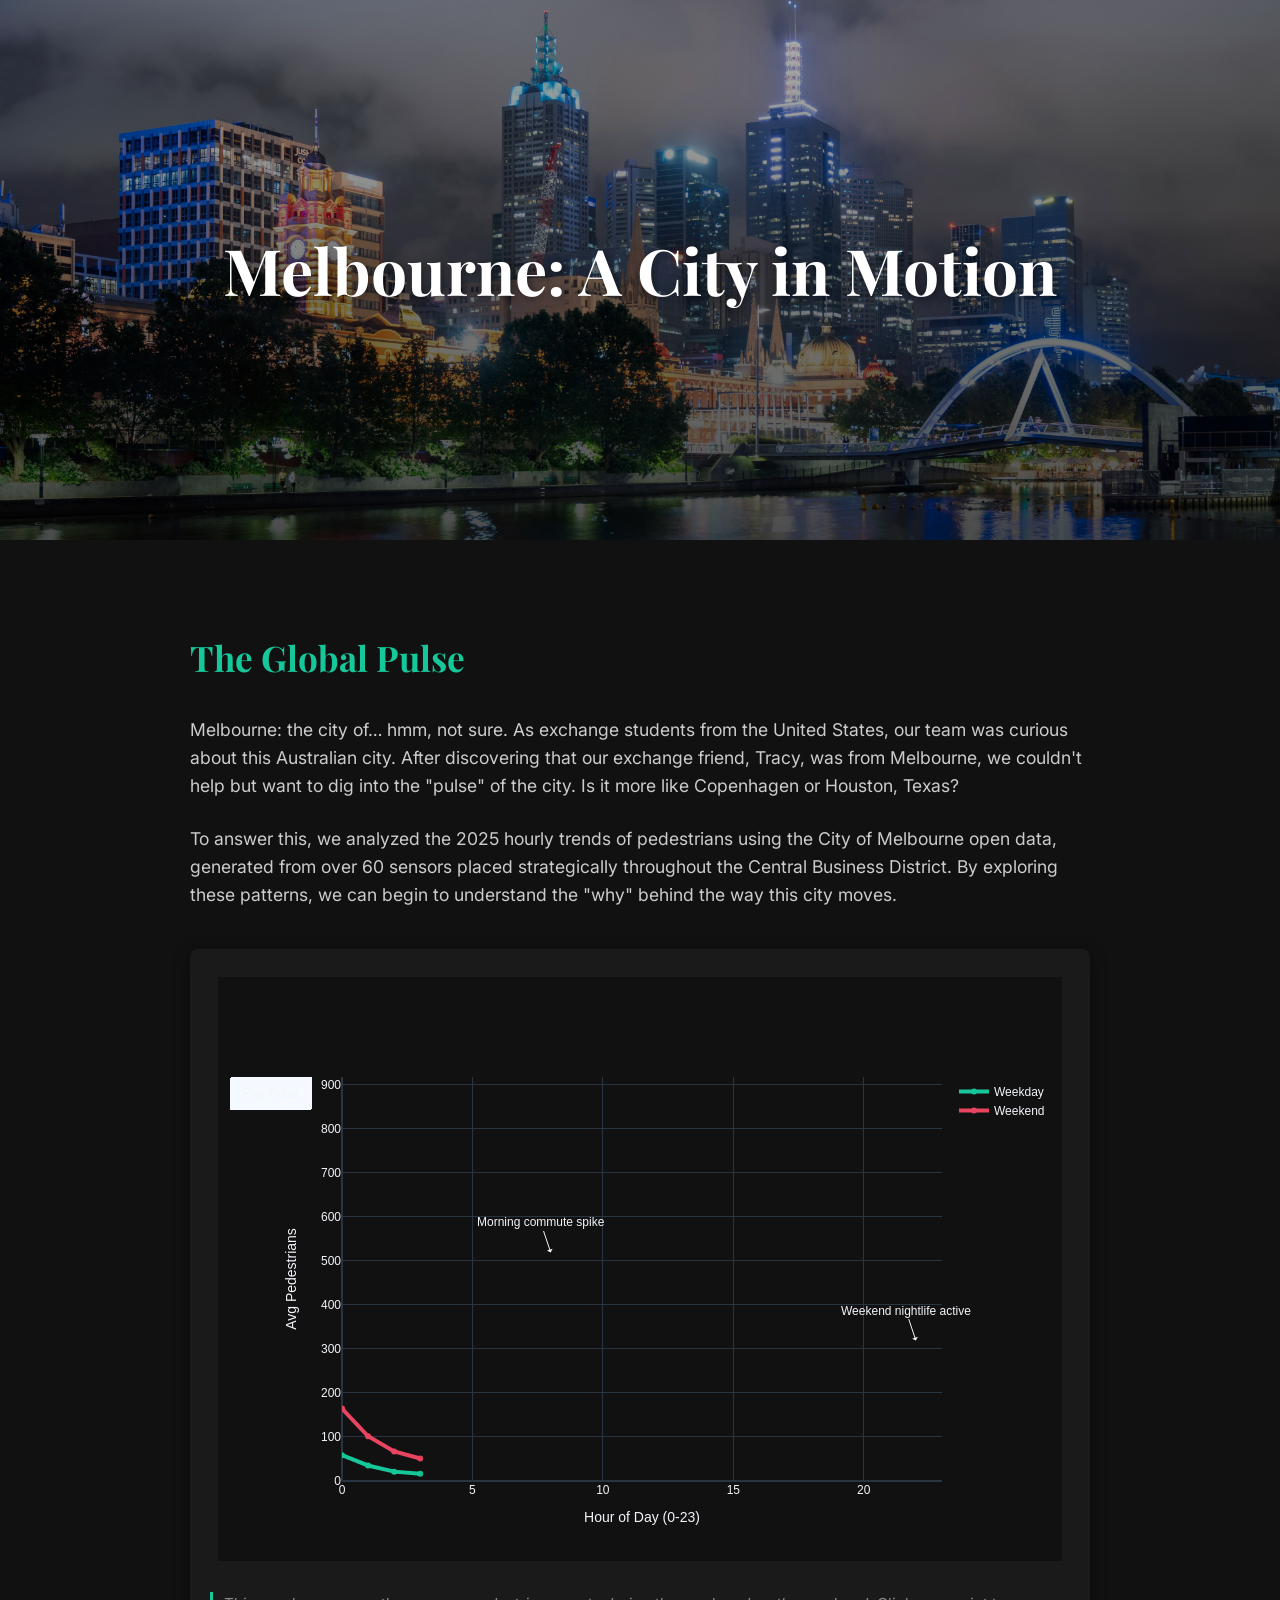
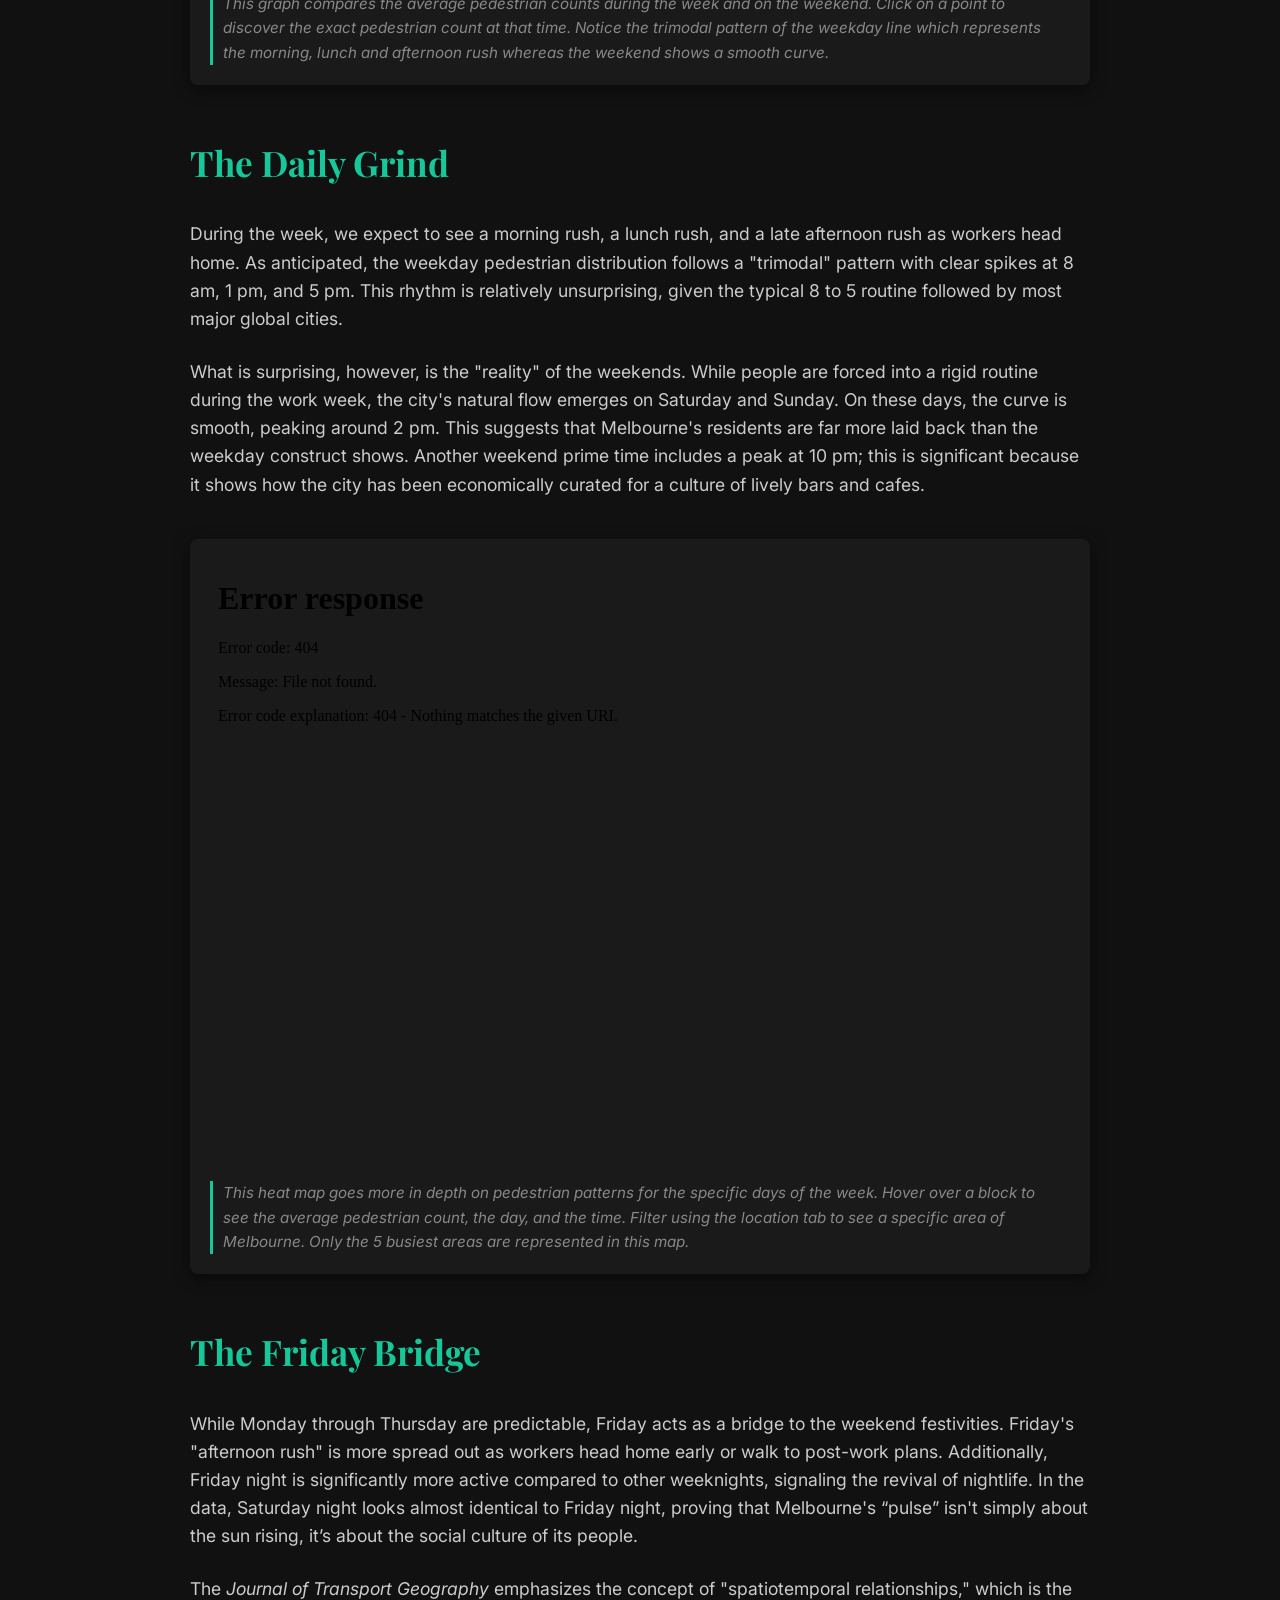
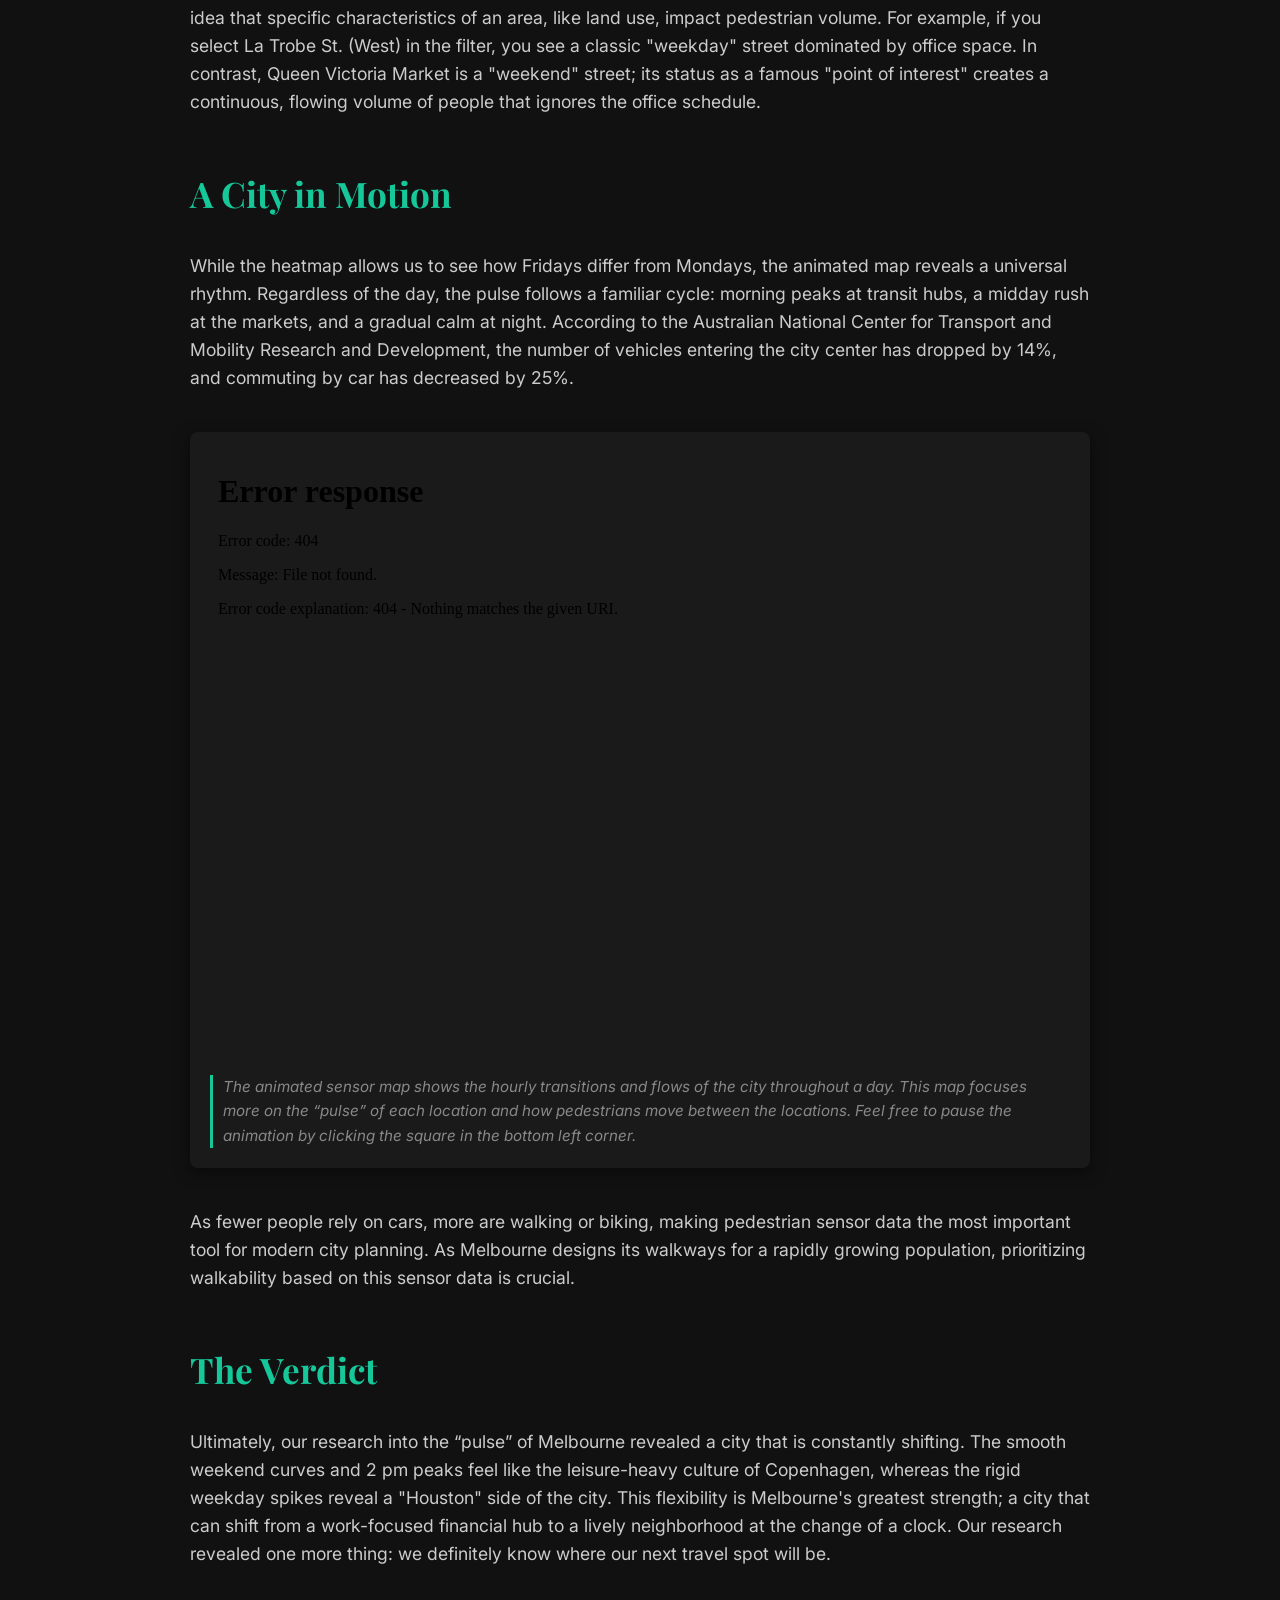
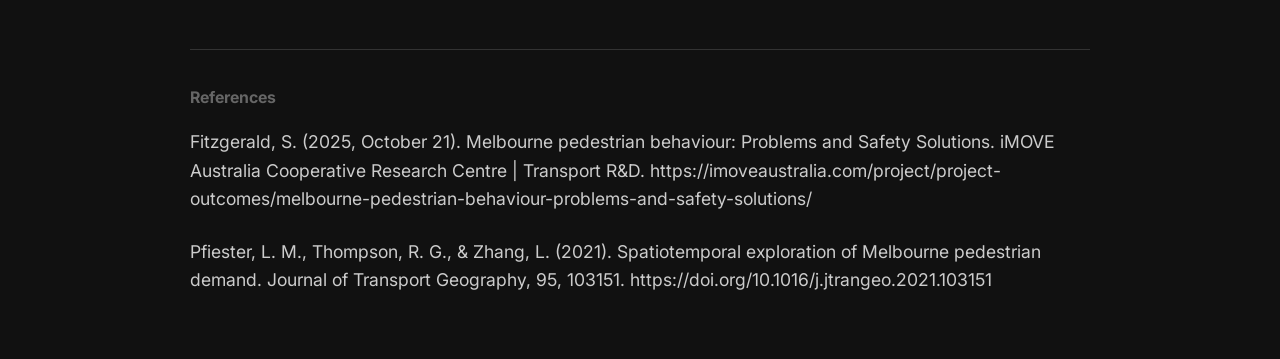
==== index.html @ 0067ad53 "Final magazine layout complete" ====
<!DOCTYPE html>
<html lang="en">
<head>
    <meta charset="UTF-8">
    <meta name="viewport" content="width=device-width, initial-scale=1.0">
    <title>Melbourne: A City in Motion</title>
    <link href="https://fonts.googleapis.com/css2?family=Playfair+Display:ital,wght@0,700;1,700&family=Inter:wght@300;400;600&display=swap" rel="stylesheet">
    <style>
        body {
            font-family: 'Inter', sans-serif;
            background-color: #111;
            color: #eee;
            margin: 0;
            padding: 0;
            line-height: 1.6;
        }
        .hero-section {
            width: 100%;
            height: 60vh;
            background: linear-gradient(rgba(0,0,0,0.3), rgba(0,0,0,0.7)), url('jacob-dyer-4cgjUoZoYhk-unsplash.jpg');
            background-size: cover;
            background-position: center;
            display: flex;
            align-items: center;
            justify-content: center;
            text-align: center;
        }
        .hero-text h1 {
            font-family: 'Playfair Display', serif;
            font-size: 4rem;
            margin: 0;
            color: white;
            text-shadow: 2px 2px 10px rgba(0,0,0,0.5);
        }
        .container {
            max-width: 900px;
            margin: 0 auto;
            padding: 40px 20px;
        }
        h2 {
            font-family: 'Playfair Display', serif;
            font-size: 2.2rem;
            color: #16c79a;
            margin-top: 50px;
        }
        p {
            font-size: 1.1rem;
            margin-bottom: 25px;
            color: #ccc;
        }
        .visual-container {
            margin: 40px 0;
            background: #1a1a1a;
            padding: 20px;
            border-radius: 8px;
            box-shadow: 0 4px 15px rgba(0,0,0,0.5);
        }
        iframe {
            width: 100%;
            height: 600px;
            border: none;
            border-radius: 4px;
        }
        .caption {
            font-size: 0.95rem;
            font-style: italic;
            color: #888;
            margin-top: 15px;
            padding: 0 10px;
            border-left: 3px solid #16c79a;
        }
        .references {
            margin-top: 80px;
            border-top: 1px solid #333;
            padding-top: 20px;
            font-size: 0.85rem;
            color: #666;
        }
    </style>
</head>
<body>

    <div class="hero-section">
        <div class="hero-text">
            <h1>Melbourne: A City in Motion</h1>
        </div>
    </div>

    <div class="container">
        <h2>The Global Pulse</h2>
        <p>Melbourne: the city of… hmm, not sure. As exchange students from the United States, our team was curious about this Australian city. After discovering that our exchange friend, Tracy, was from Melbourne, we couldn't help but want to dig into the "pulse" of the city. Is it more like Copenhagen or Houston, Texas?</p>
        <p>To answer this, we analyzed the 2025 hourly trends of pedestrians using the City of Melbourne open data, generated from over 60 sensors placed strategically throughout the Central Business District. By exploring these patterns, we can begin to understand the "why" behind the way this city moves.</p>

        <div class="visual-container">
            <iframe src="hourly_plot.html"></iframe>
            <div class="caption">
                This graph compares the average pedestrian counts during the week and on the weekend. Click on a point to discover the exact pedestrian count at that time. Notice the trimodal pattern of the weekday line which represents the morning, lunch and afternoon rush whereas the weekend shows a smooth curve.
            </div>
        </div>

        <h2>The Daily Grind</h2>
        <p>During the week, we expect to see a morning rush, a lunch rush, and a late afternoon rush as workers head home. As anticipated, the weekday pedestrian distribution follows a "trimodal" pattern with clear spikes at 8 am, 1 pm, and 5 pm. This rhythm is relatively unsurprising, given the typical 8 to 5 routine followed by most major global cities.</p>
        <p>What is surprising, however, is the "reality" of the weekends. While people are forced into a rigid routine during the work week, the city's natural flow emerges on Saturday and Sunday. On these days, the curve is smooth, peaking around 2 pm. This suggests that Melbourne's residents are far more laid back than the weekday construct shows. Another weekend prime time includes a peak at 10 pm; this is significant because it shows how the city has been economically curated for a culture of lively bars and cafes.</p>

        <div class="visual-container">
            <iframe src="weekly_heatmap_final.html"></iframe>
            <div class="caption">
                This heat map goes more in depth on pedestrian patterns for the specific days of the week. Hover over a block to see the average pedestrian count, the day, and the time. Filter using the location tab to see a specific area of Melbourne. Only the 5 busiest areas are represented in this map.
            </div>
        </div>

        <h2>The Friday Bridge</h2>
        <p>While Monday through Thursday are predictable, Friday acts as a bridge to the weekend festivities. Friday's "afternoon rush" is more spread out as workers head home early or walk to post-work plans. Additionally, Friday night is significantly more active compared to other weeknights, signaling the revival of nightlife. In the data, Saturday night looks almost identical to Friday night, proving that Melbourne's “pulse” isn't simply about the sun rising, it’s about the social culture of its people.</p>
        <p>The <i>Journal of Transport Geography</i> emphasizes the concept of "spatiotemporal relationships," which is the idea that specific characteristics of an area, like land use, impact pedestrian volume. For example, if you select La Trobe St. (West) in the filter, you see a classic "weekday" street dominated by office space. In contrast, Queen Victoria Market is a "weekend" street; its status as a famous "point of interest" creates a continuous, flowing volume of people that ignores the office schedule.</p>

        <h2>A City in Motion</h2>
        <p>While the heatmap allows us to see how Fridays differ from Mondays, the animated map reveals a universal rhythm. Regardless of the day, the pulse follows a familiar cycle: morning peaks at transit hubs, a midday rush at the markets, and a gradual calm at night. According to the Australian National Center for Transport and Mobility Research and Development, the number of vehicles entering the city center has dropped by 14%, and commuting by car has decreased by 25%.</p>

        <div class="visual-container">
            <iframe src="hourly_pulse_map.html"></iframe>
            <div class="caption">
                The animated sensor map shows the hourly transitions and flows of the city throughout a day. This map focuses more on the “pulse” of each location and how pedestrians move between the locations. Feel free to pause the animation by clicking the square in the bottom left corner.
            </div>
        </div>

        <p>As fewer people rely on cars, more are walking or biking, making pedestrian sensor data the most important tool for modern city planning. As Melbourne designs its walkways for a rapidly growing population, prioritizing walkability based on this sensor data is crucial.</p>

        <h2>The Verdict</h2>
        <p>Ultimately, our research into the “pulse” of Melbourne revealed a city that is constantly shifting. The smooth weekend curves and 2 pm peaks feel like the leisure-heavy culture of Copenhagen, whereas the rigid weekday spikes reveal a "Houston" side of the city. This flexibility is Melbourne's greatest strength; a city that can shift from a work-focused financial hub to a lively neighborhood at the change of a clock. Our research revealed one more thing: we definitely know where our next travel spot will be.</p>

        <div class="references">
            <h3>References</h3>
            <p>Fitzgerald, S. (2025, October 21). Melbourne pedestrian behaviour: Problems and Safety Solutions. iMOVE Australia Cooperative Research Centre | Transport R&D. https://imoveaustralia.com/project/project-outcomes/melbourne-pedestrian-behaviour-problems-and-safety-solutions/</p>
            <p>Pfiester, L. M., Thompson, R. G., & Zhang, L. (2021). Spatiotemporal exploration of Melbourne pedestrian demand. Journal of Transport Geography, 95, 103151. https://doi.org/10.1016/j.jtrangeo.2021.103151</p>
        </div>
    </div>

</body>
</html>
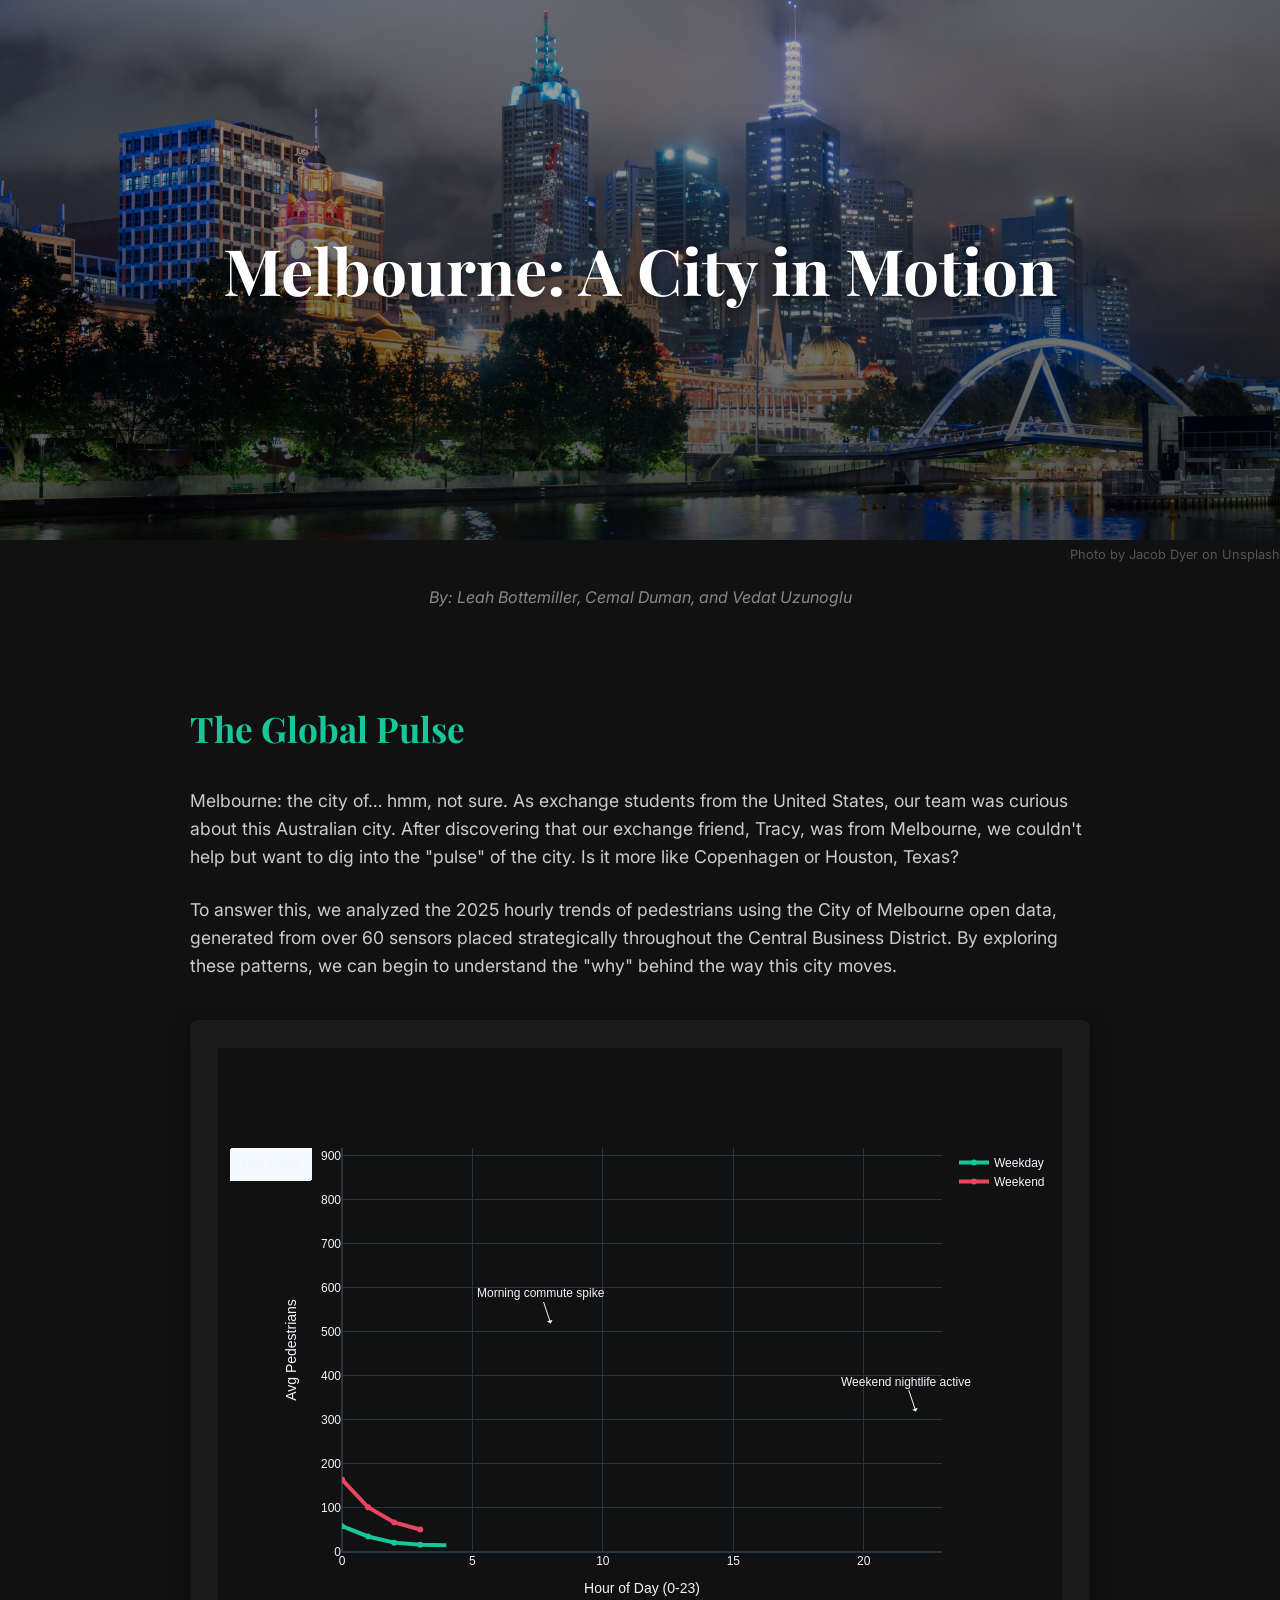
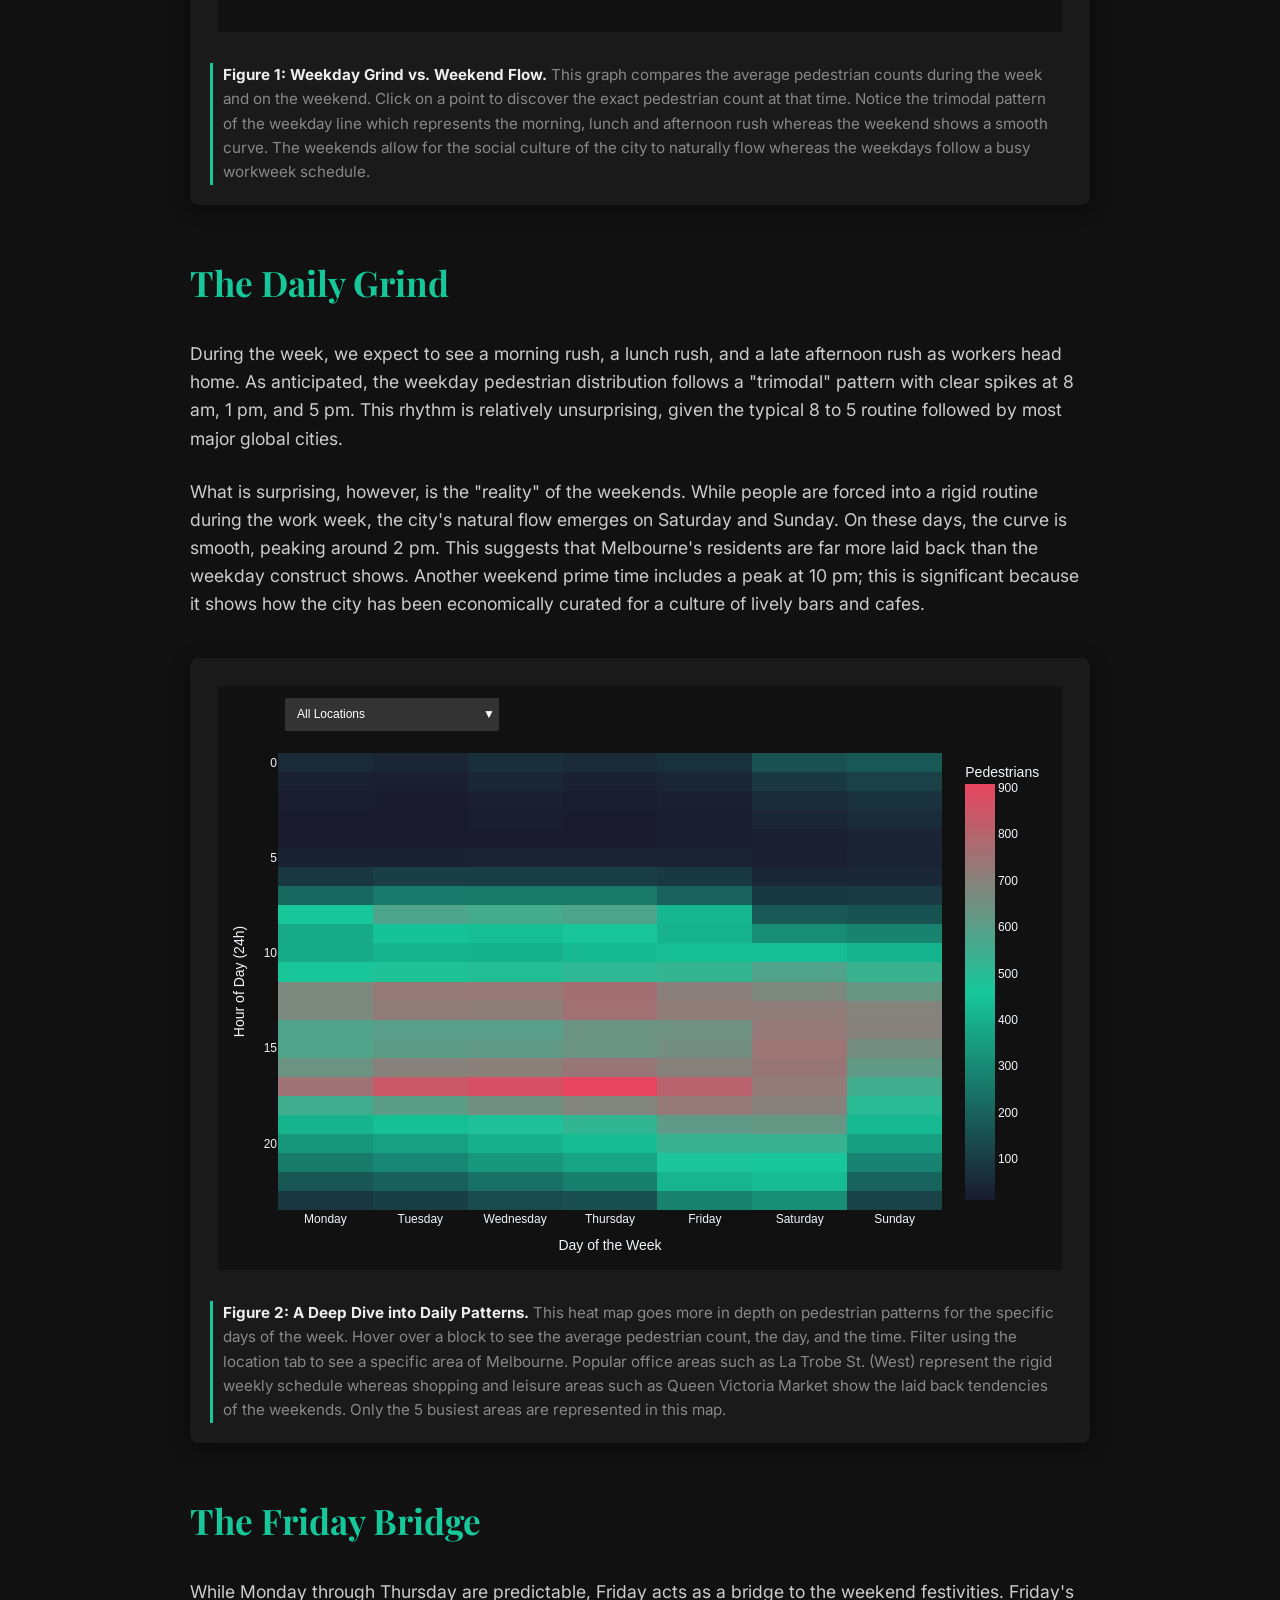
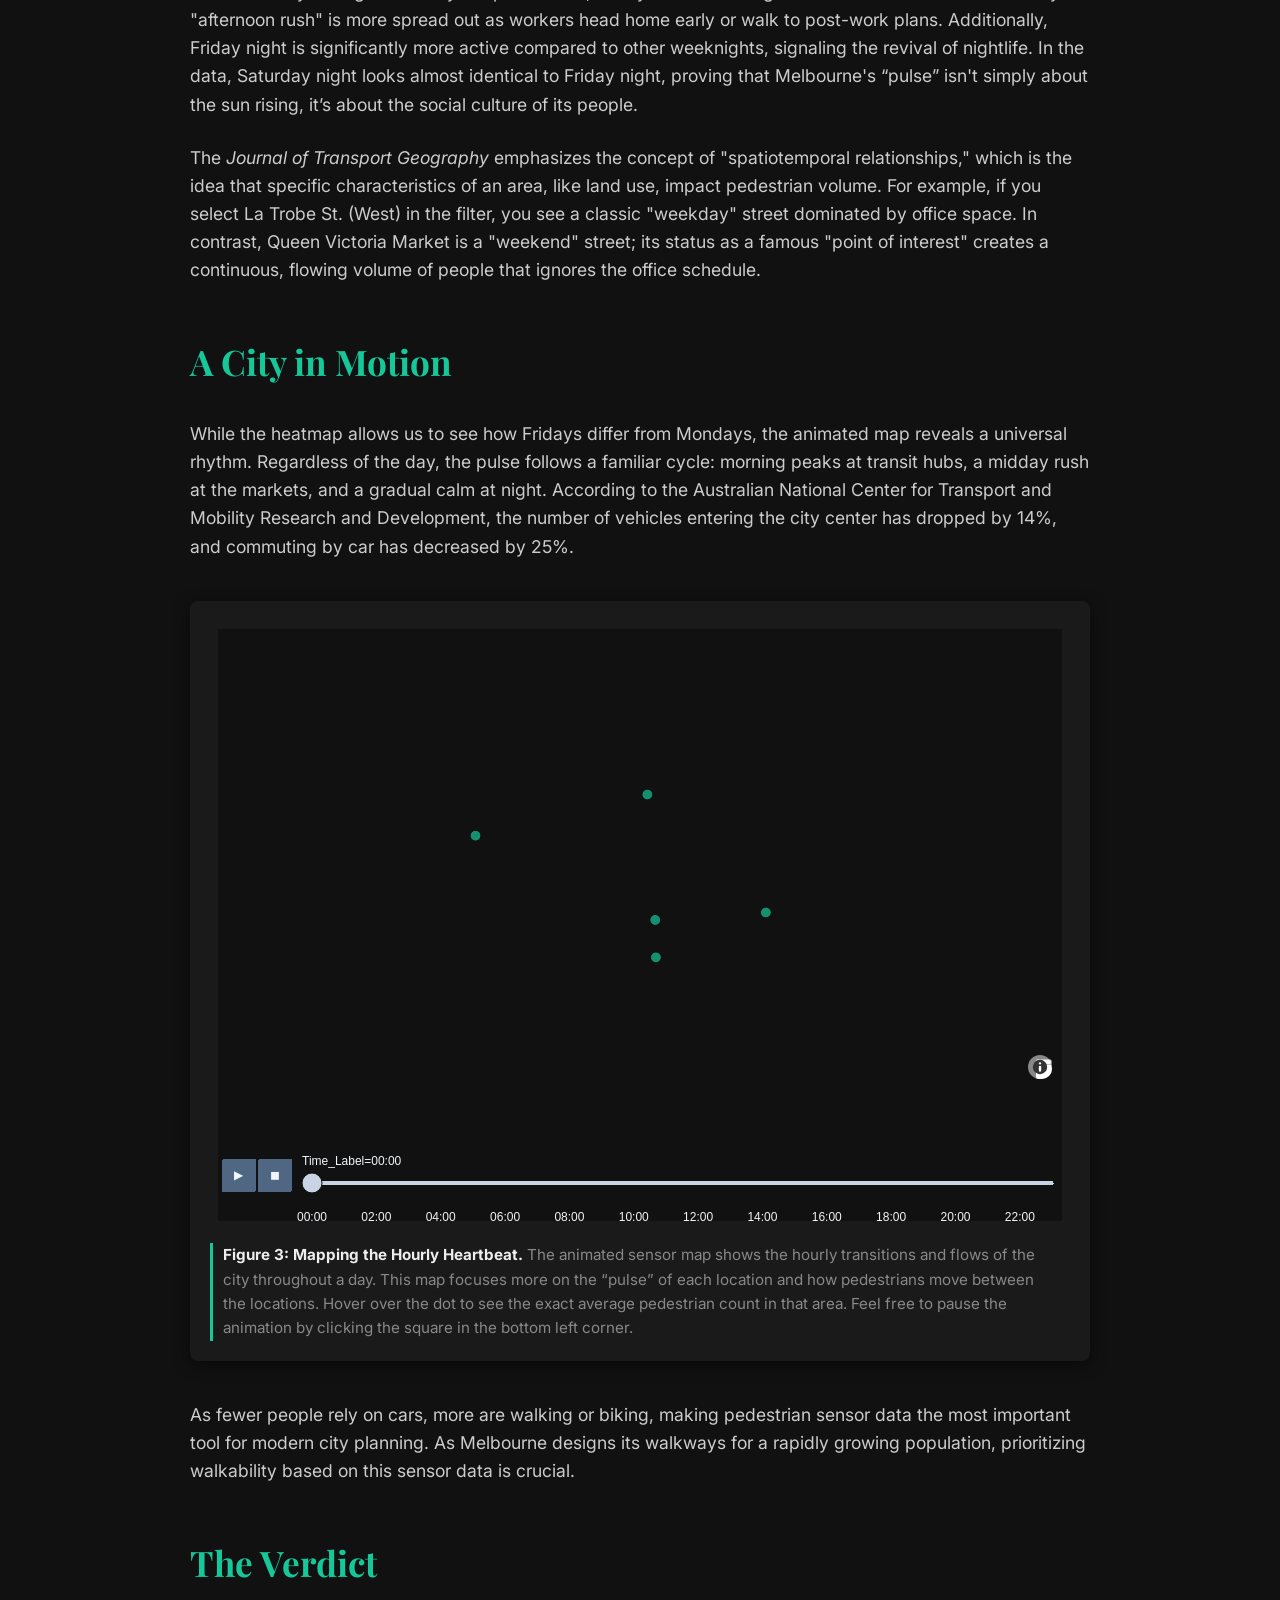
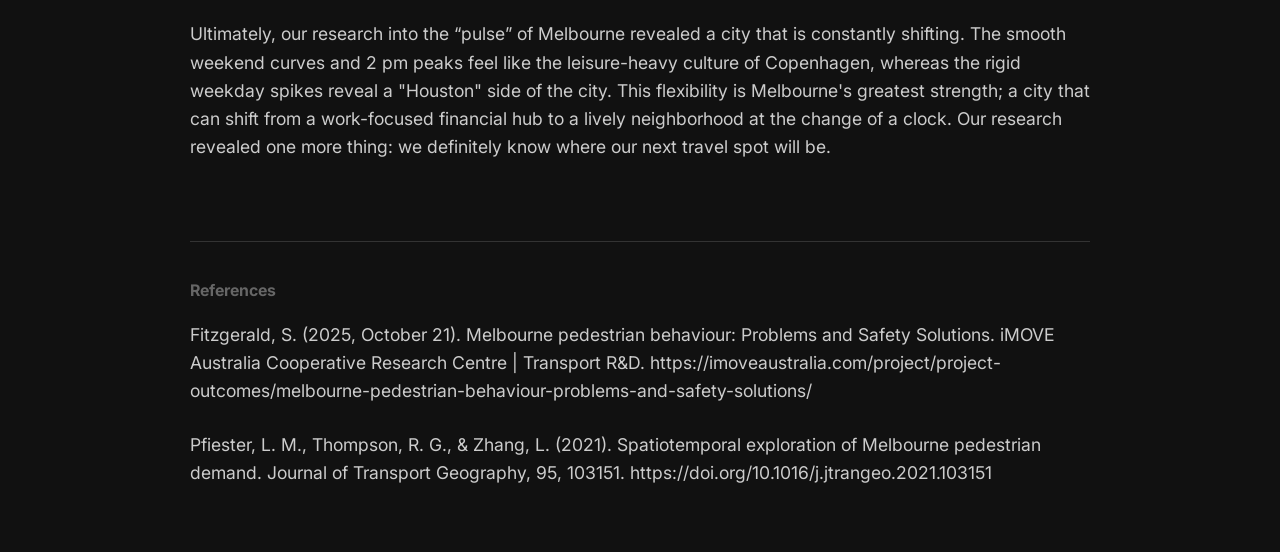
==== commit 7e25dd4e: "Final cleanup of names, byline, and credits" ====
--- a/index.html
+++ b/index.html
@@ -32,6 +32,12 @@
             color: white;
             text-shadow: 2px 2px 10px rgba(0,0,0,0.5);
         }
+        .byline {
+            text-align: center;
+            margin-top: 20px;
+            font-style: italic;
+            color: #888;
+        }
         .container {
             max-width: 900px;
             margin: 0 auto;
@@ -63,11 +69,19 @@
         }
         .caption {
             font-size: 0.95rem;
-            font-style: italic;
             color: #888;
             margin-top: 15px;
             padding: 0 10px;
             border-left: 3px solid #16c79a;
+        }
+        .caption b {
+            color: #eee;
+        }
+        .photo-credit {
+            font-size: 0.8rem;
+            text-align: right;
+            margin-top: 5px;
+            color: #555;
         }
         .references {
             margin-top: 80px;
@@ -85,6 +99,8 @@
             <h1>Melbourne: A City in Motion</h1>
         </div>
     </div>
+    <div class="photo-credit">Photo by Jacob Dyer on Unsplash</div>
+    <div class="byline">By: Leah Bottemiller, Cemal Duman, and Vedat Uzunoglu</div>
 
     <div class="container">
         <h2>The Global Pulse</h2>
@@ -94,7 +110,7 @@
         <div class="visual-container">
             <iframe src="hourly_plot.html"></iframe>
             <div class="caption">
-                This graph compares the average pedestrian counts during the week and on the weekend. Click on a point to discover the exact pedestrian count at that time. Notice the trimodal pattern of the weekday line which represents the morning, lunch and afternoon rush whereas the weekend shows a smooth curve.
+                <b>Figure 1: Weekday Grind vs. Weekend Flow.</b> This graph compares the average pedestrian counts during the week and on the weekend. Click on a point to discover the exact pedestrian count at that time. Notice the trimodal pattern of the weekday line which represents the morning, lunch and afternoon rush whereas the weekend shows a smooth curve. The weekends allow for the social culture of the city to naturally flow whereas the weekdays follow a busy workweek schedule.
             </div>
         </div>
 
@@ -103,9 +119,9 @@
         <p>What is surprising, however, is the "reality" of the weekends. While people are forced into a rigid routine during the work week, the city's natural flow emerges on Saturday and Sunday. On these days, the curve is smooth, peaking around 2 pm. This suggests that Melbourne's residents are far more laid back than the weekday construct shows. Another weekend prime time includes a peak at 10 pm; this is significant because it shows how the city has been economically curated for a culture of lively bars and cafes.</p>
 
         <div class="visual-container">
-            <iframe src="weekly_heatmap_final.html"></iframe>
+            <iframe src="weekly_heatmap_new.html"></iframe>
             <div class="caption">
-                This heat map goes more in depth on pedestrian patterns for the specific days of the week. Hover over a block to see the average pedestrian count, the day, and the time. Filter using the location tab to see a specific area of Melbourne. Only the 5 busiest areas are represented in this map.
+                <b>Figure 2: A Deep Dive into Daily Patterns.</b> This heat map goes more in depth on pedestrian patterns for the specific days of the week. Hover over a block to see the average pedestrian count, the day, and the time. Filter using the location tab to see a specific area of Melbourne. Popular office areas such as La Trobe St. (West) represent the rigid weekly schedule whereas shopping and leisure areas such as Queen Victoria Market show the laid back tendencies of the weekends. Only the 5 busiest areas are represented in this map.
             </div>
         </div>
 
@@ -117,9 +133,9 @@
         <p>While the heatmap allows us to see how Fridays differ from Mondays, the animated map reveals a universal rhythm. Regardless of the day, the pulse follows a familiar cycle: morning peaks at transit hubs, a midday rush at the markets, and a gradual calm at night. According to the Australian National Center for Transport and Mobility Research and Development, the number of vehicles entering the city center has dropped by 14%, and commuting by car has decreased by 25%.</p>
 
         <div class="visual-container">
-            <iframe src="hourly_pulse_map.html"></iframe>
+            <iframe src="animated_sensor_map_final.html"></iframe>
             <div class="caption">
-                The animated sensor map shows the hourly transitions and flows of the city throughout a day. This map focuses more on the “pulse” of each location and how pedestrians move between the locations. Feel free to pause the animation by clicking the square in the bottom left corner.
+                <b>Figure 3: Mapping the Hourly Heartbeat.</b> The animated sensor map shows the hourly transitions and flows of the city throughout a day. This map focuses more on the “pulse” of each location and how pedestrians move between the locations. Hover over the dot to see the exact average pedestrian count in that area. Feel free to pause the animation by clicking the square in the bottom left corner.
             </div>
         </div>
 
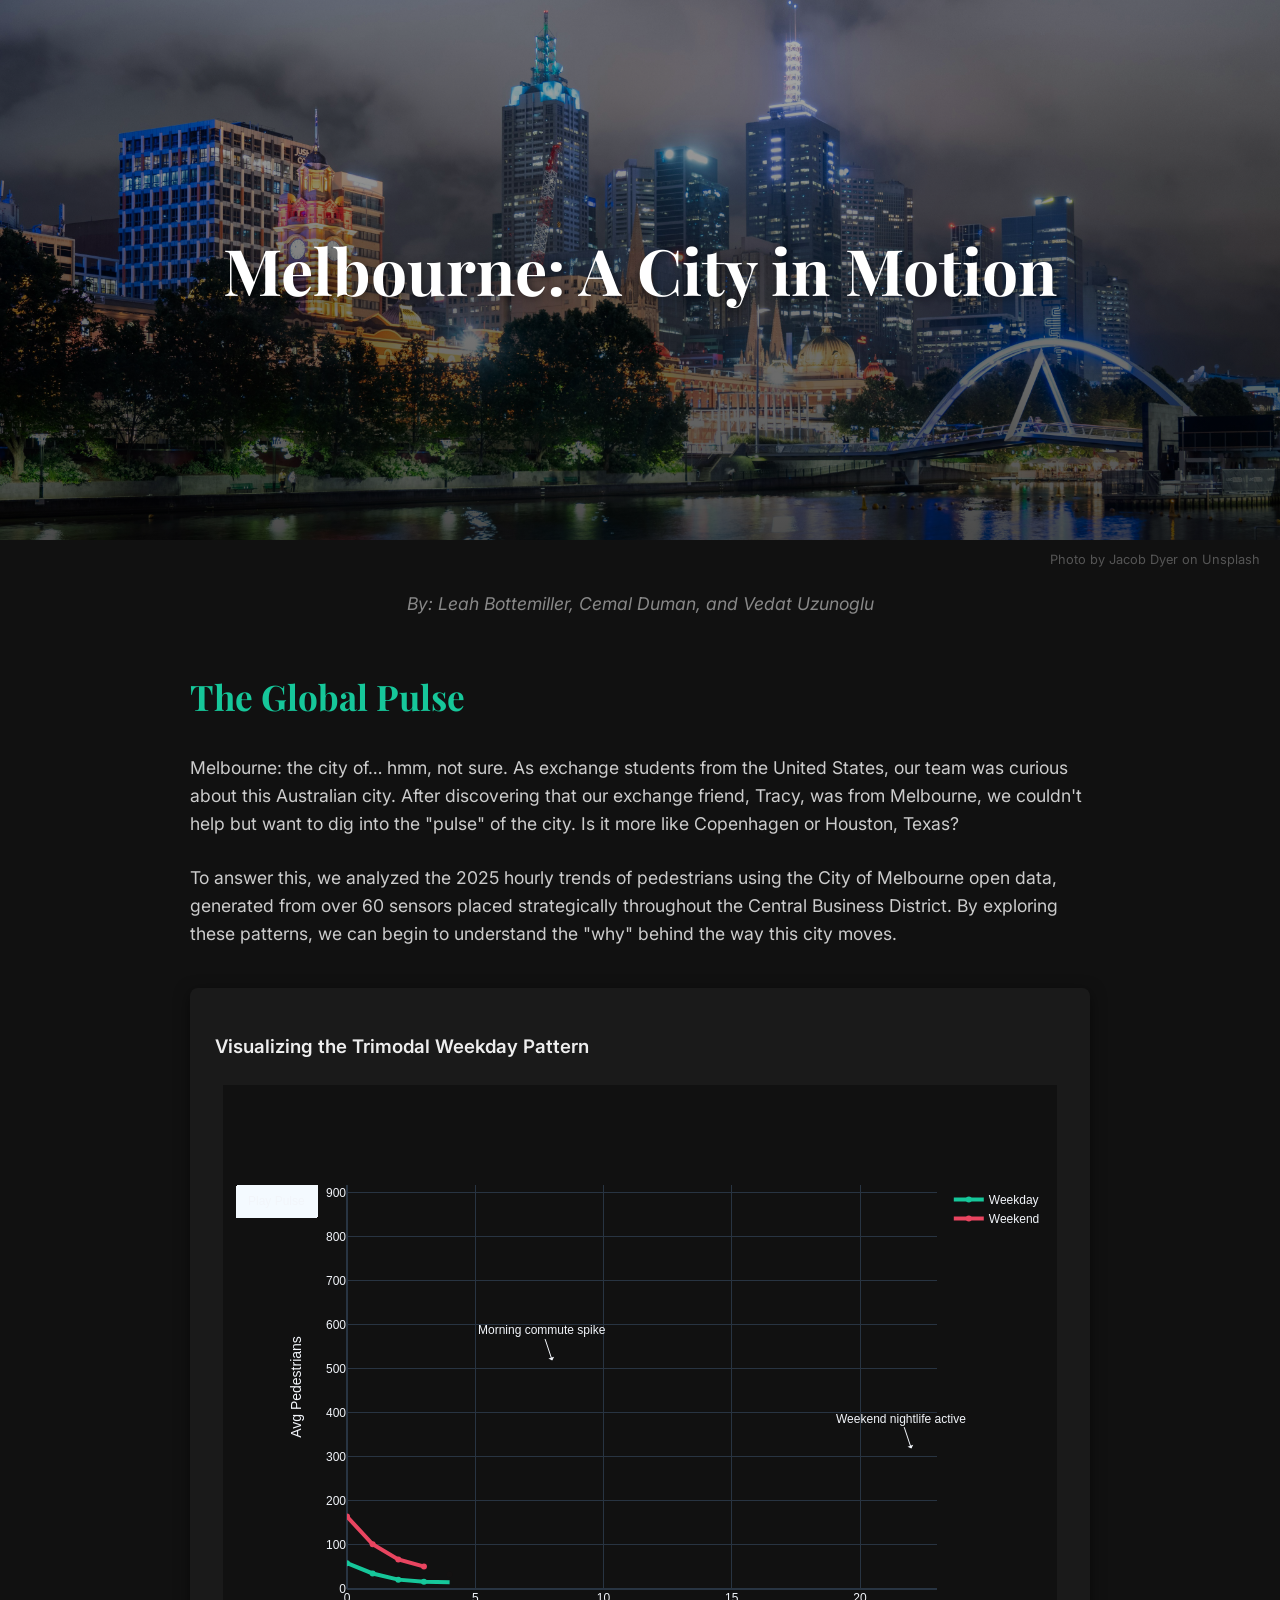
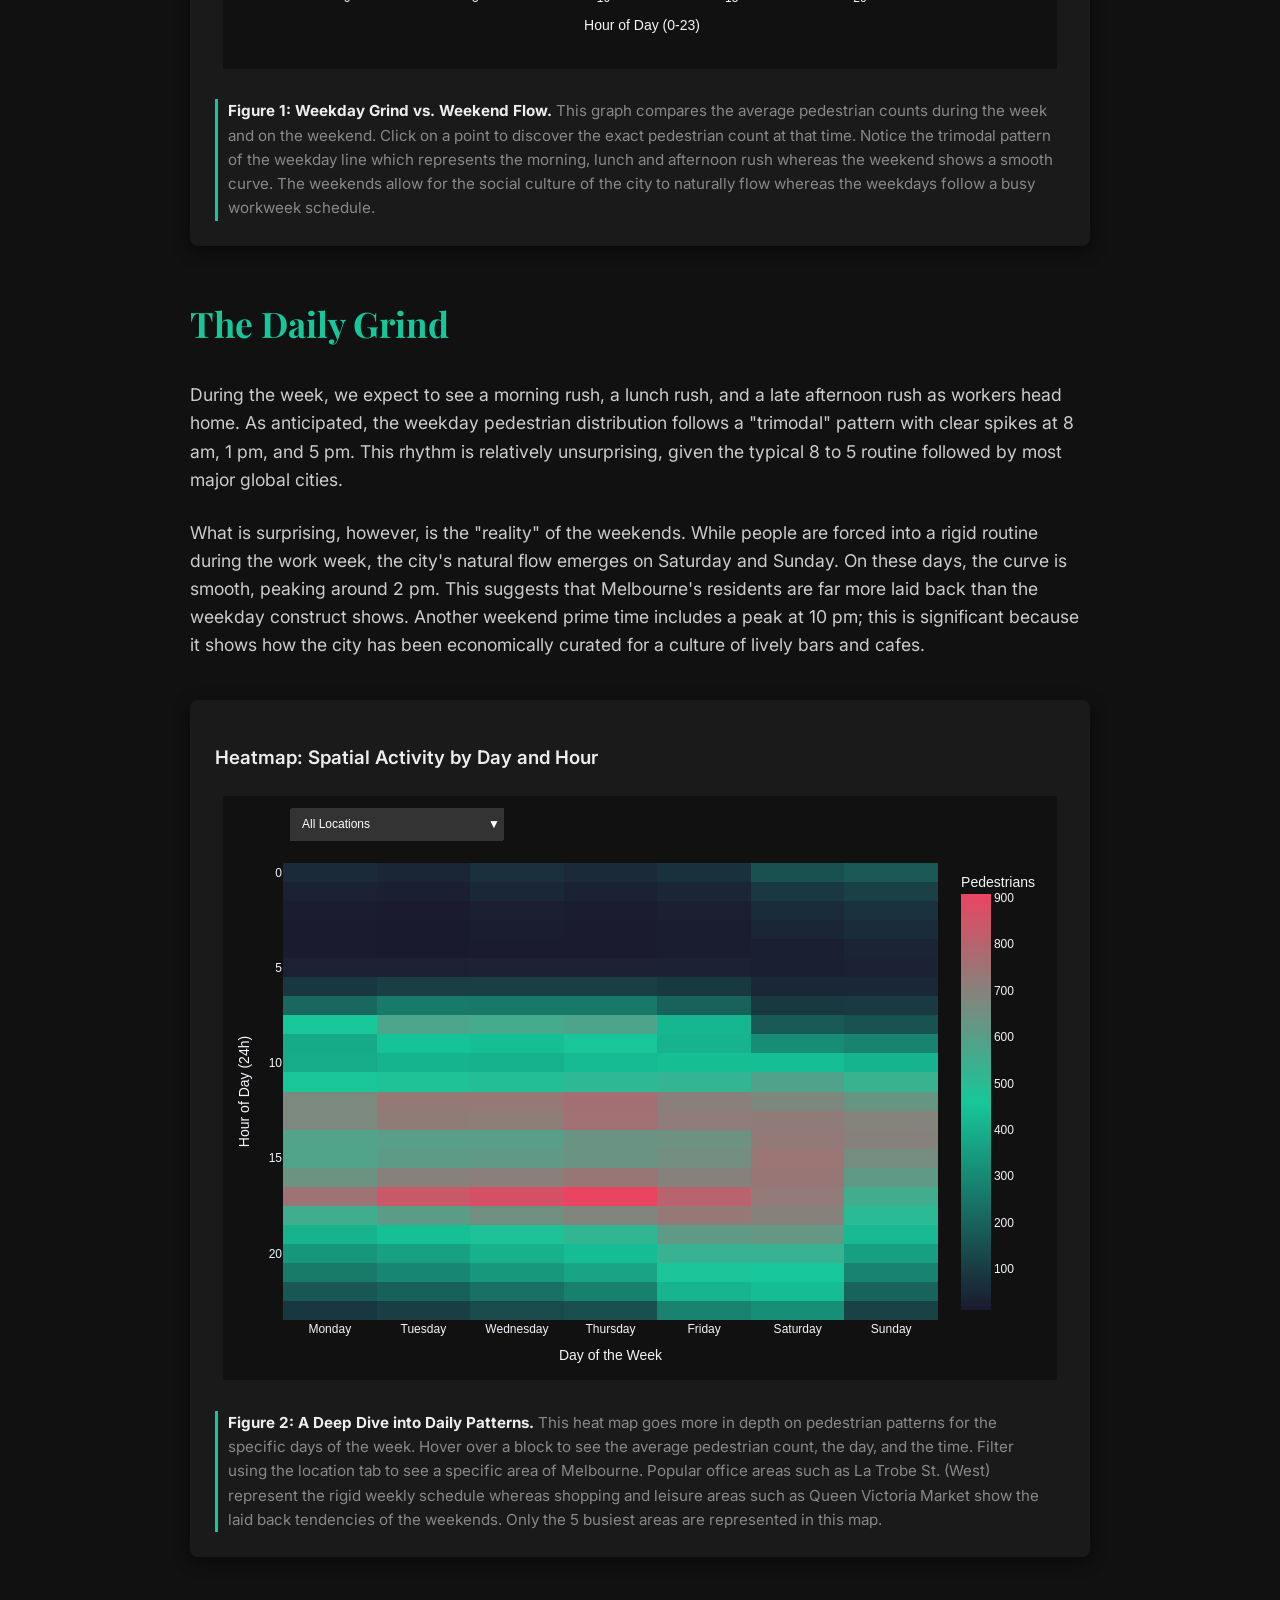
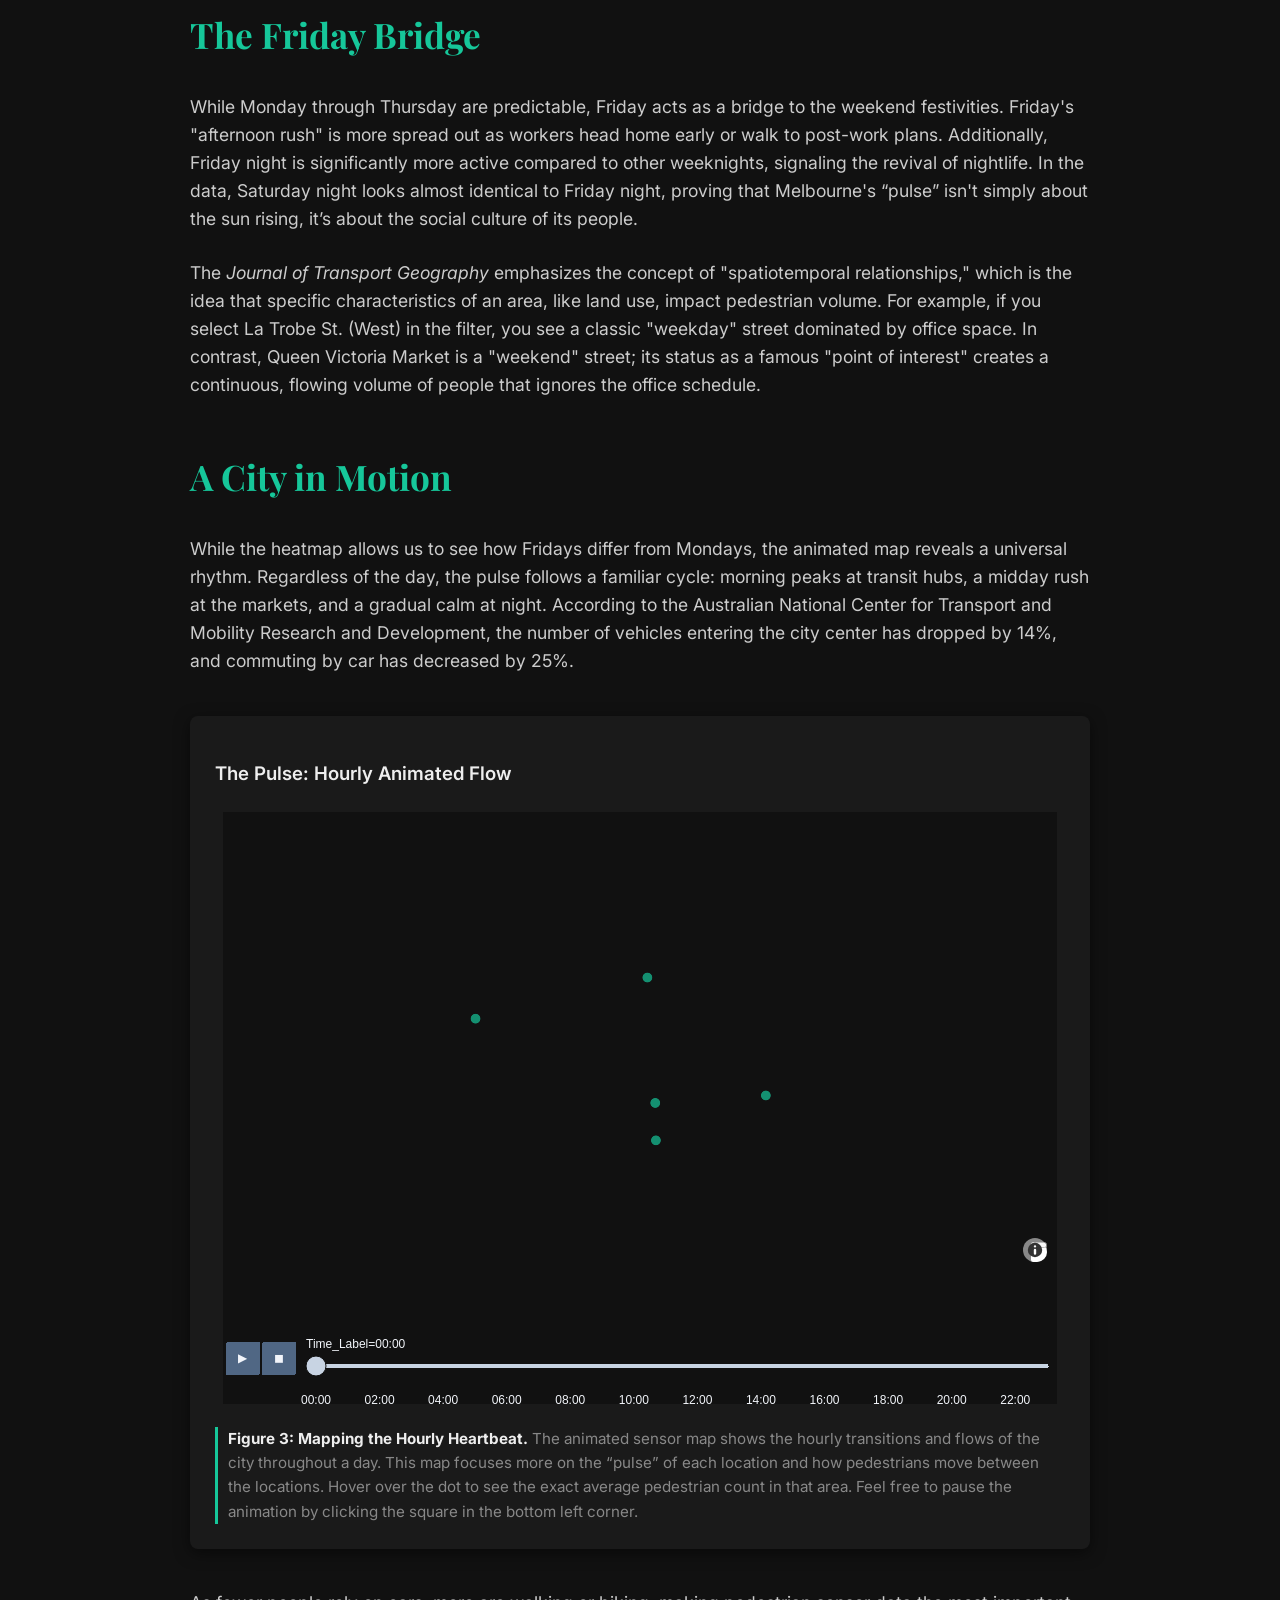
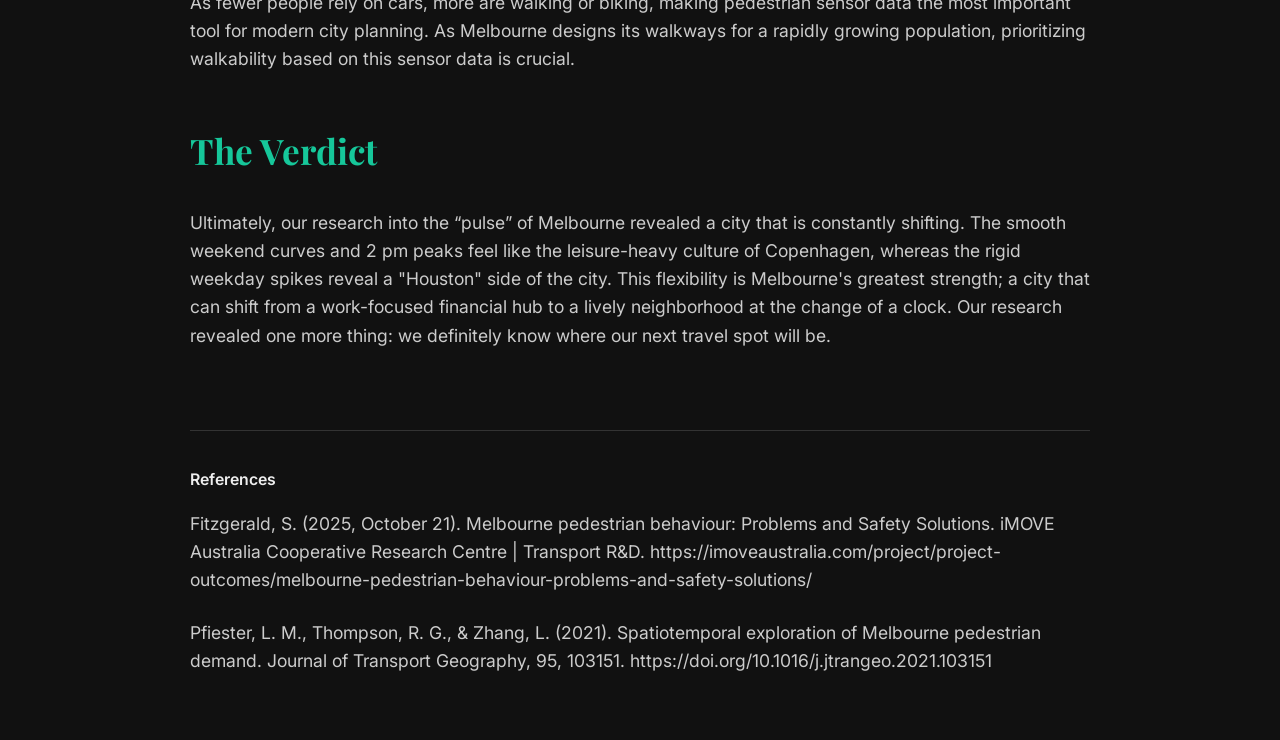
==== commit 6c73ecc1: "Full final layout with headings and correct file names" ====
--- a/index.html
+++ b/index.html
@@ -32,22 +32,35 @@
             color: white;
             text-shadow: 2px 2px 10px rgba(0,0,0,0.5);
         }
+        .photo-credit {
+            font-size: 0.8rem;
+            text-align: right;
+            padding: 10px 20px 0 0;
+            color: #555;
+        }
         .byline {
             text-align: center;
-            margin-top: 20px;
+            margin: 20px 0;
             font-style: italic;
             color: #888;
+            font-size: 1.1rem;
         }
         .container {
             max-width: 900px;
             margin: 0 auto;
-            padding: 40px 20px;
+            padding: 0 20px 40px 20px;
         }
         h2 {
             font-family: 'Playfair Display', serif;
             font-size: 2.2rem;
             color: #16c79a;
             margin-top: 50px;
+        }
+        h3 {
+            font-family: 'Inter', sans-serif;
+            font-weight: 600;
+            color: #eee;
+            margin-bottom: 15px;
         }
         p {
             font-size: 1.1rem;
@@ -57,7 +70,7 @@
         .visual-container {
             margin: 40px 0;
             background: #1a1a1a;
-            padding: 20px;
+            padding: 25px;
             border-radius: 8px;
             box-shadow: 0 4px 15px rgba(0,0,0,0.5);
         }
@@ -76,12 +89,6 @@
         }
         .caption b {
             color: #eee;
-        }
-        .photo-credit {
-            font-size: 0.8rem;
-            text-align: right;
-            margin-top: 5px;
-            color: #555;
         }
         .references {
             margin-top: 80px;
@@ -108,6 +115,7 @@
         <p>To answer this, we analyzed the 2025 hourly trends of pedestrians using the City of Melbourne open data, generated from over 60 sensors placed strategically throughout the Central Business District. By exploring these patterns, we can begin to understand the "why" behind the way this city moves.</p>
 
         <div class="visual-container">
+            <h3>Visualizing the Trimodal Weekday Pattern</h3>
             <iframe src="hourly_plot.html"></iframe>
             <div class="caption">
                 <b>Figure 1: Weekday Grind vs. Weekend Flow.</b> This graph compares the average pedestrian counts during the week and on the weekend. Click on a point to discover the exact pedestrian count at that time. Notice the trimodal pattern of the weekday line which represents the morning, lunch and afternoon rush whereas the weekend shows a smooth curve. The weekends allow for the social culture of the city to naturally flow whereas the weekdays follow a busy workweek schedule.
@@ -119,6 +127,7 @@
         <p>What is surprising, however, is the "reality" of the weekends. While people are forced into a rigid routine during the work week, the city's natural flow emerges on Saturday and Sunday. On these days, the curve is smooth, peaking around 2 pm. This suggests that Melbourne's residents are far more laid back than the weekday construct shows. Another weekend prime time includes a peak at 10 pm; this is significant because it shows how the city has been economically curated for a culture of lively bars and cafes.</p>
 
         <div class="visual-container">
+            <h3>Heatmap: Spatial Activity by Day and Hour</h3>
             <iframe src="weekly_heatmap_new.html"></iframe>
             <div class="caption">
                 <b>Figure 2: A Deep Dive into Daily Patterns.</b> This heat map goes more in depth on pedestrian patterns for the specific days of the week. Hover over a block to see the average pedestrian count, the day, and the time. Filter using the location tab to see a specific area of Melbourne. Popular office areas such as La Trobe St. (West) represent the rigid weekly schedule whereas shopping and leisure areas such as Queen Victoria Market show the laid back tendencies of the weekends. Only the 5 busiest areas are represented in this map.
@@ -133,6 +142,7 @@
         <p>While the heatmap allows us to see how Fridays differ from Mondays, the animated map reveals a universal rhythm. Regardless of the day, the pulse follows a familiar cycle: morning peaks at transit hubs, a midday rush at the markets, and a gradual calm at night. According to the Australian National Center for Transport and Mobility Research and Development, the number of vehicles entering the city center has dropped by 14%, and commuting by car has decreased by 25%.</p>
 
         <div class="visual-container">
+            <h3>The Pulse: Hourly Animated Flow</h3>
             <iframe src="animated_sensor_map_final.html"></iframe>
             <div class="caption">
                 <b>Figure 3: Mapping the Hourly Heartbeat.</b> The animated sensor map shows the hourly transitions and flows of the city throughout a day. This map focuses more on the “pulse” of each location and how pedestrians move between the locations. Hover over the dot to see the exact average pedestrian count in that area. Feel free to pause the animation by clicking the square in the bottom left corner.
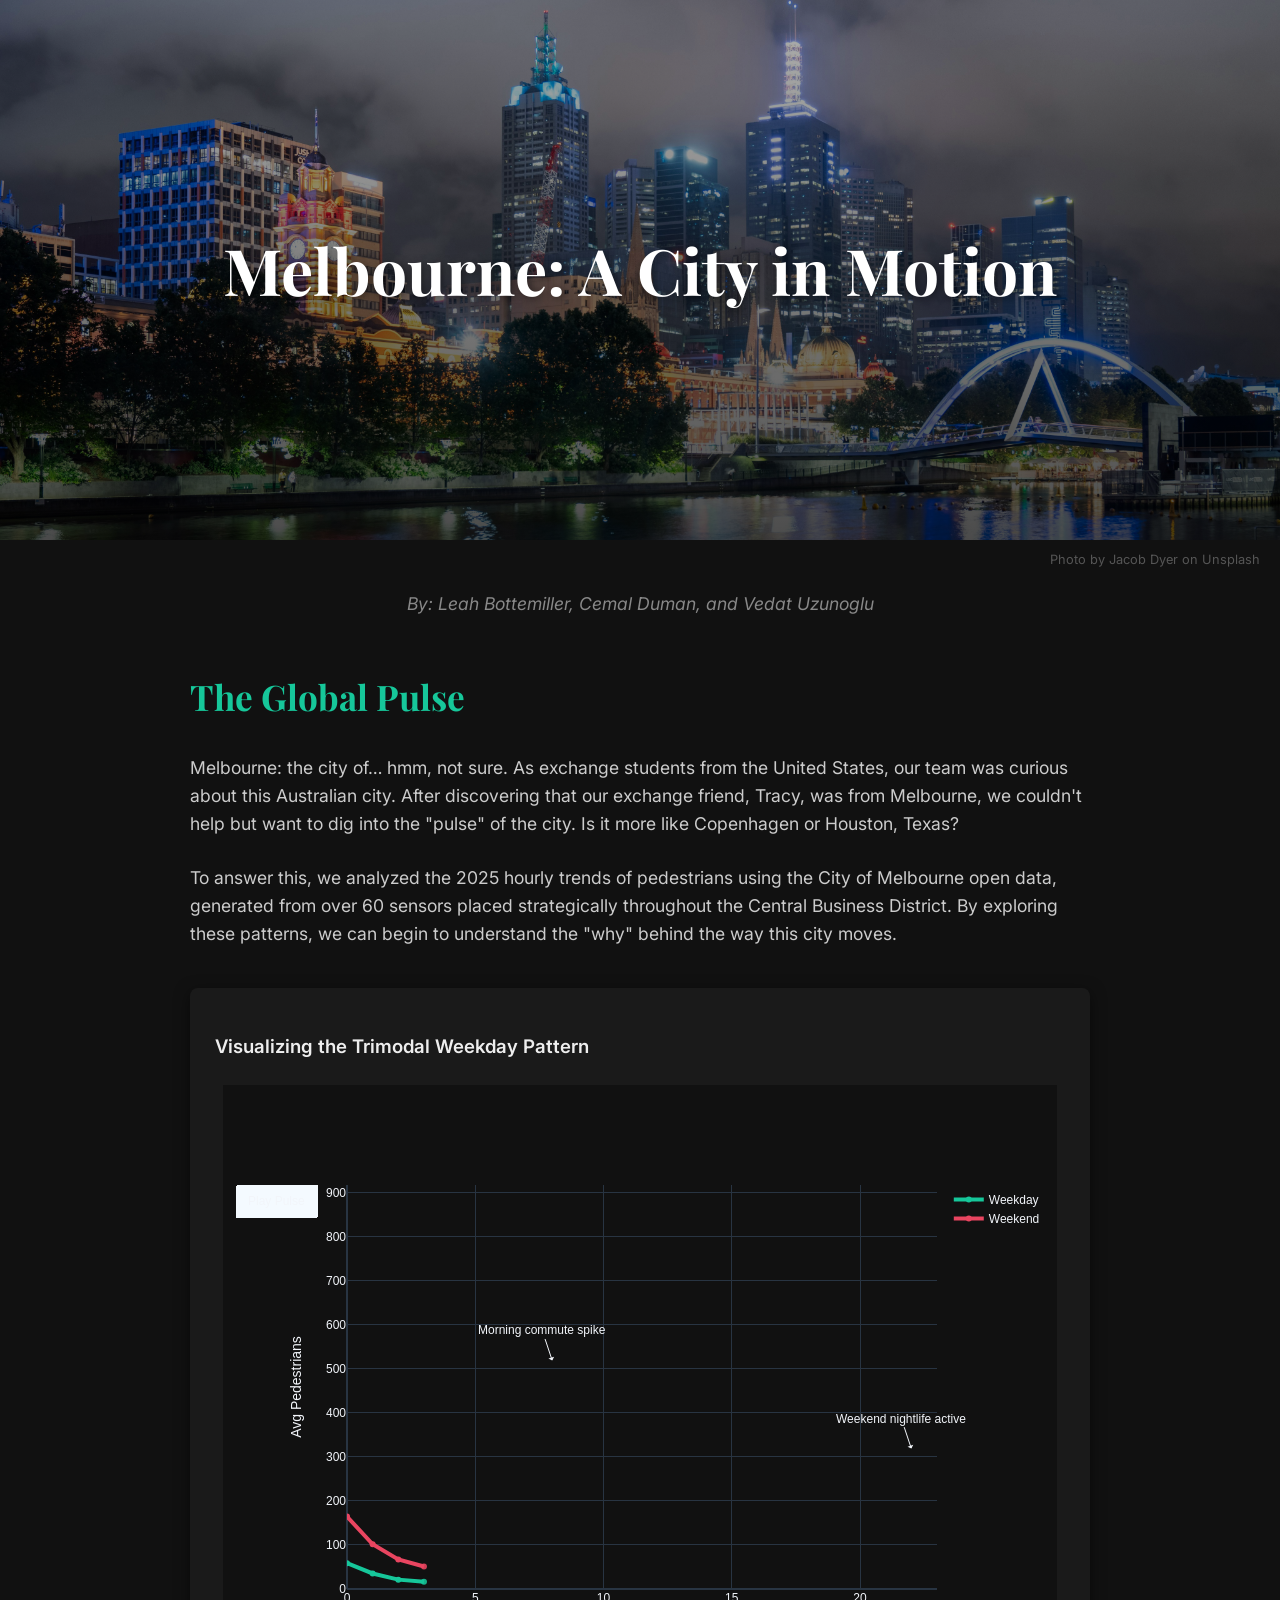
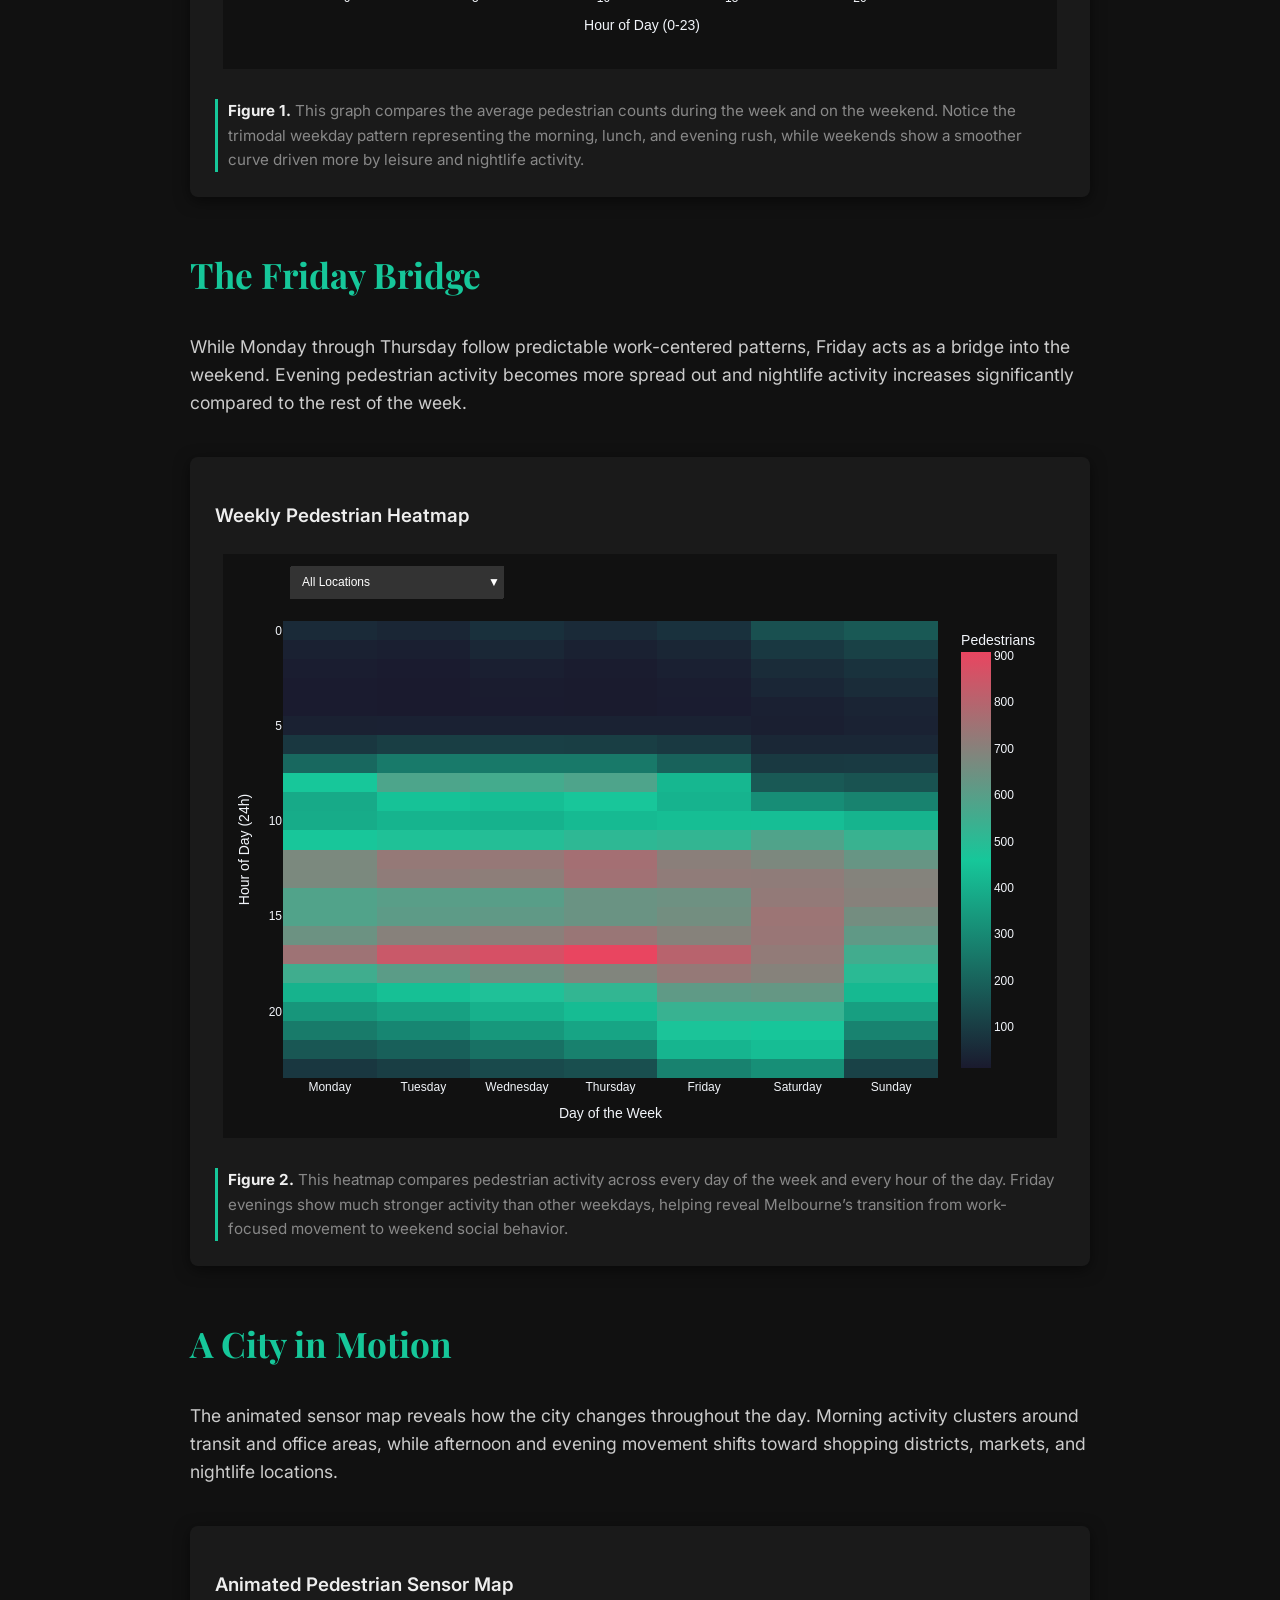
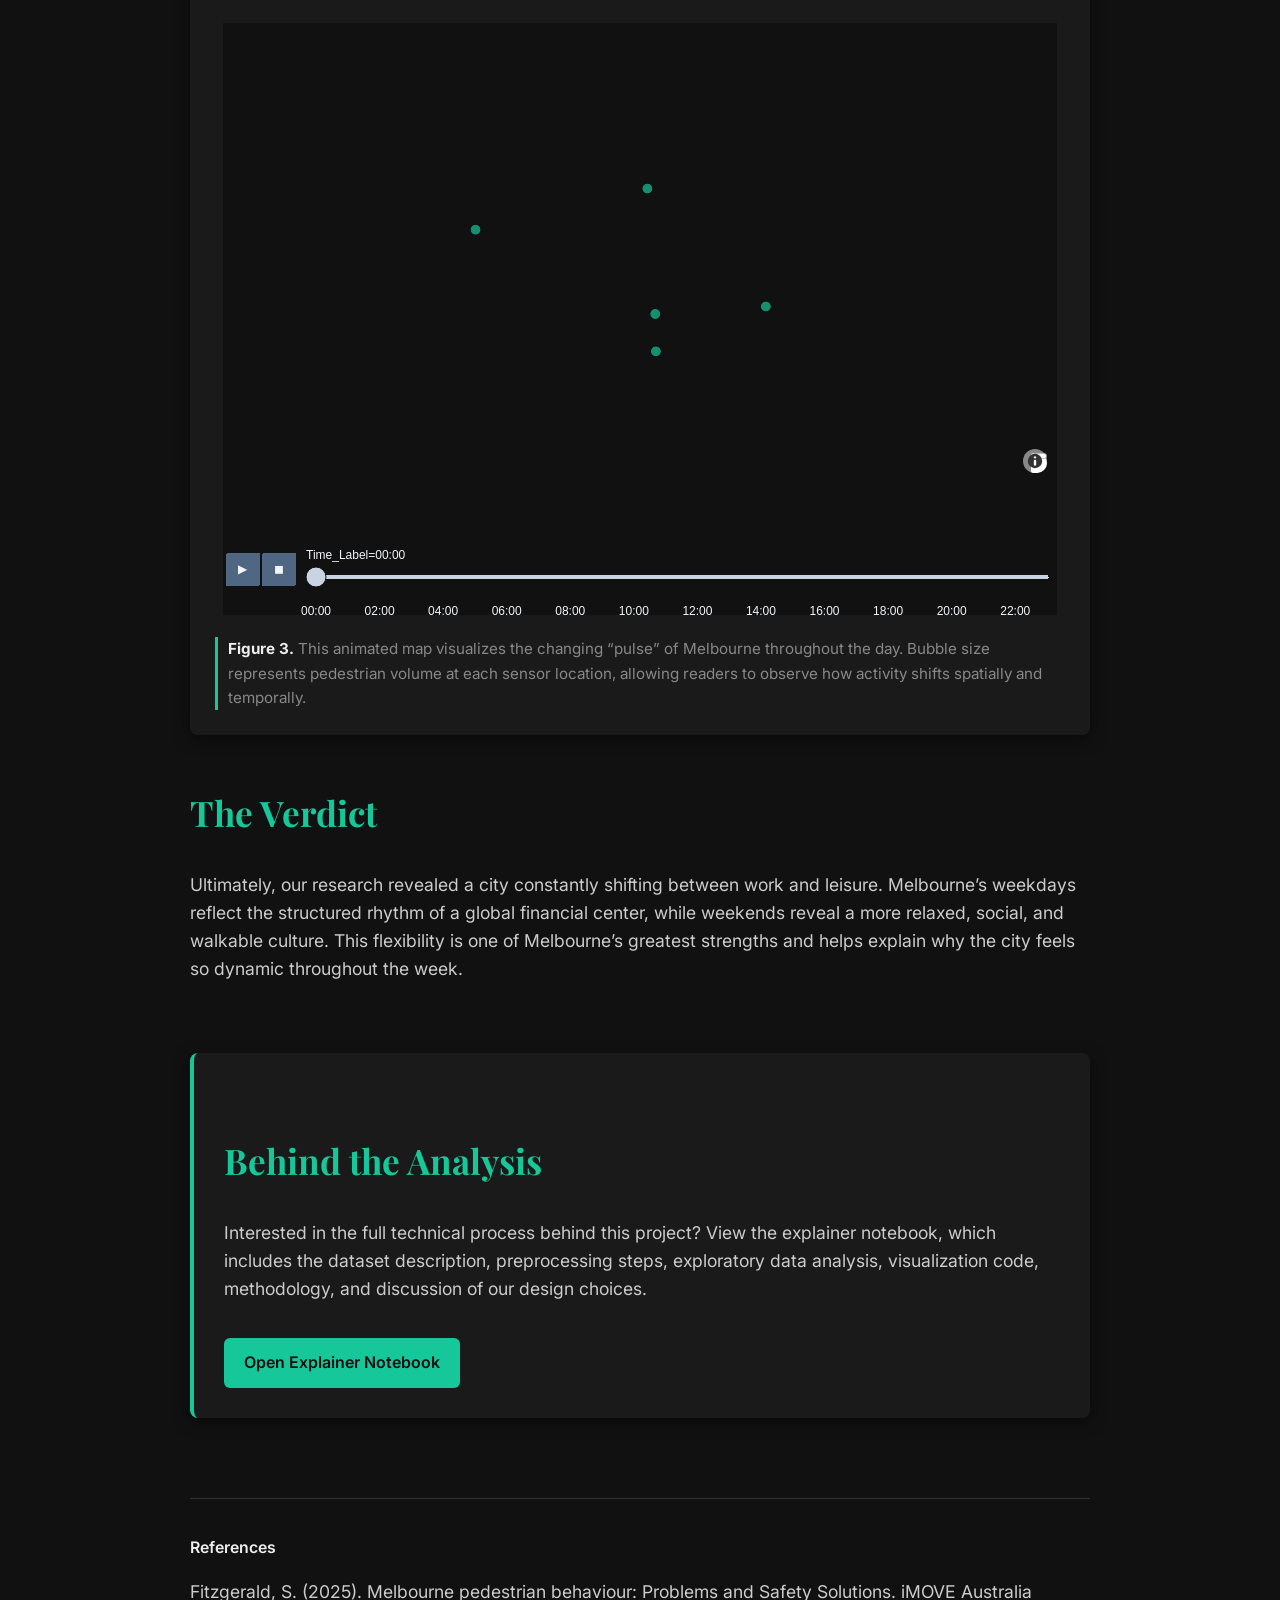
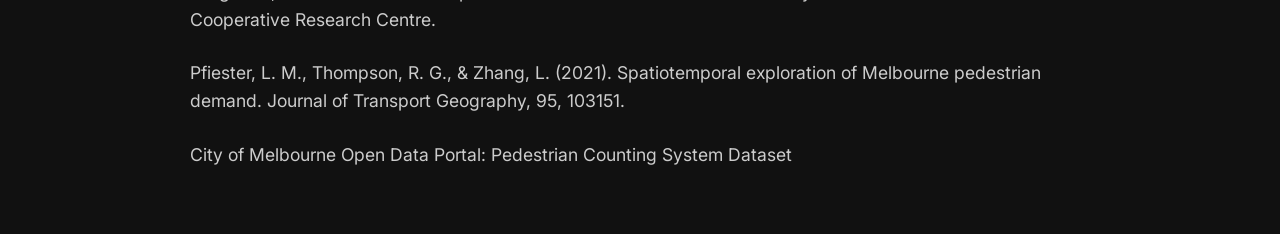
==== commit 1bed70fb: "Update index.html" ====
--- a/index.html
+++ b/index.html
@@ -4,7 +4,9 @@
     <meta charset="UTF-8">
     <meta name="viewport" content="width=device-width, initial-scale=1.0">
     <title>Melbourne: A City in Motion</title>
+
     <link href="https://fonts.googleapis.com/css2?family=Playfair+Display:ital,wght@0,700;1,700&family=Inter:wght@300;400;600&display=swap" rel="stylesheet">
+
     <style>
         body {
             font-family: 'Inter', sans-serif;
@@ -14,17 +16,23 @@
             padding: 0;
             line-height: 1.6;
         }
+
         .hero-section {
             width: 100%;
             height: 60vh;
-            background: linear-gradient(rgba(0,0,0,0.3), rgba(0,0,0,0.7)), url('jacob-dyer-4cgjUoZoYhk-unsplash.jpg');
+            background:
+                linear-gradient(rgba(0,0,0,0.3), rgba(0,0,0,0.7)),
+                url('jacob-dyer-4cgjUoZoYhk-unsplash.jpg');
+
             background-size: cover;
             background-position: center;
+
             display: flex;
             align-items: center;
             justify-content: center;
             text-align: center;
         }
+
         .hero-text h1 {
             font-family: 'Playfair Display', serif;
             font-size: 4rem;
@@ -32,12 +40,14 @@
             color: white;
             text-shadow: 2px 2px 10px rgba(0,0,0,0.5);
         }
+
         .photo-credit {
             font-size: 0.8rem;
             text-align: right;
             padding: 10px 20px 0 0;
             color: #555;
         }
+
         .byline {
             text-align: center;
             margin: 20px 0;
@@ -45,28 +55,33 @@
             color: #888;
             font-size: 1.1rem;
         }
+
         .container {
             max-width: 900px;
             margin: 0 auto;
             padding: 0 20px 40px 20px;
         }
+
         h2 {
             font-family: 'Playfair Display', serif;
             font-size: 2.2rem;
             color: #16c79a;
             margin-top: 50px;
         }
+
         h3 {
             font-family: 'Inter', sans-serif;
             font-weight: 600;
             color: #eee;
             margin-bottom: 15px;
         }
+
         p {
             font-size: 1.1rem;
             margin-bottom: 25px;
             color: #ccc;
         }
+
         .visual-container {
             margin: 40px 0;
             background: #1a1a1a;
@@ -74,12 +89,14 @@
             border-radius: 8px;
             box-shadow: 0 4px 15px rgba(0,0,0,0.5);
         }
+
         iframe {
             width: 100%;
             height: 600px;
             border: none;
             border-radius: 4px;
         }
+
         .caption {
             font-size: 0.95rem;
             color: #888;
@@ -87,9 +104,35 @@
             padding: 0 10px;
             border-left: 3px solid #16c79a;
         }
+
         .caption b {
             color: #eee;
         }
+
+        .notebook-section {
+            margin-top: 70px;
+            background: #1a1a1a;
+            padding: 30px;
+            border-radius: 8px;
+            border-left: 4px solid #16c79a;
+            box-shadow: 0 4px 15px rgba(0,0,0,0.5);
+        }
+
+        .notebook-link {
+            display: inline-block;
+            margin-top: 10px;
+            padding: 12px 20px;
+            background-color: #16c79a;
+            color: #111;
+            text-decoration: none;
+            border-radius: 6px;
+            font-weight: 600;
+        }
+
+        .notebook-link:hover {
+            background-color: #20e0b0;
+        }
+
         .references {
             margin-top: 80px;
             border-top: 1px solid #333;
@@ -99,6 +142,7 @@
         }
     </style>
 </head>
+
 <body>
 
     <div class="hero-section">
@@ -106,60 +150,161 @@
             <h1>Melbourne: A City in Motion</h1>
         </div>
     </div>
-    <div class="photo-credit">Photo by Jacob Dyer on Unsplash</div>
-    <div class="byline">By: Leah Bottemiller, Cemal Duman, and Vedat Uzunoglu</div>
+
+    <div class="photo-credit">
+        Photo by Jacob Dyer on Unsplash
+    </div>
+
+    <div class="byline">
+        By: Leah Bottemiller, Cemal Duman, and Vedat Uzunoglu
+    </div>
 
     <div class="container">
+
         <h2>The Global Pulse</h2>
-        <p>Melbourne: the city of… hmm, not sure. As exchange students from the United States, our team was curious about this Australian city. After discovering that our exchange friend, Tracy, was from Melbourne, we couldn't help but want to dig into the "pulse" of the city. Is it more like Copenhagen or Houston, Texas?</p>
-        <p>To answer this, we analyzed the 2025 hourly trends of pedestrians using the City of Melbourne open data, generated from over 60 sensors placed strategically throughout the Central Business District. By exploring these patterns, we can begin to understand the "why" behind the way this city moves.</p>
+
+        <p>
+            Melbourne: the city of… hmm, not sure. As exchange students from
+            the United States, our team was curious about this Australian city.
+            After discovering that our exchange friend, Tracy, was from Melbourne,
+            we couldn't help but want to dig into the "pulse" of the city.
+            Is it more like Copenhagen or Houston, Texas?
+        </p>
+
+        <p>
+            To answer this, we analyzed the 2025 hourly trends of pedestrians
+            using the City of Melbourne open data, generated from over 60 sensors
+            placed strategically throughout the Central Business District.
+            By exploring these patterns, we can begin to understand the "why"
+            behind the way this city moves.
+        </p>
 
         <div class="visual-container">
             <h3>Visualizing the Trimodal Weekday Pattern</h3>
-            <iframe src="hourly_plot.html"></iframe>
+
+            <iframe
+                src="hourly_plot.html">
+            </iframe>
+
             <div class="caption">
-                <b>Figure 1: Weekday Grind vs. Weekend Flow.</b> This graph compares the average pedestrian counts during the week and on the weekend. Click on a point to discover the exact pedestrian count at that time. Notice the trimodal pattern of the weekday line which represents the morning, lunch and afternoon rush whereas the weekend shows a smooth curve. The weekends allow for the social culture of the city to naturally flow whereas the weekdays follow a busy workweek schedule.
+                <b>Figure 1.</b>
+                This graph compares the average pedestrian counts during
+                the week and on the weekend. Notice the trimodal weekday
+                pattern representing the morning, lunch, and evening rush,
+                while weekends show a smoother curve driven more by leisure
+                and nightlife activity.
             </div>
         </div>
 
-        <h2>The Daily Grind</h2>
-        <p>During the week, we expect to see a morning rush, a lunch rush, and a late afternoon rush as workers head home. As anticipated, the weekday pedestrian distribution follows a "trimodal" pattern with clear spikes at 8 am, 1 pm, and 5 pm. This rhythm is relatively unsurprising, given the typical 8 to 5 routine followed by most major global cities.</p>
-        <p>What is surprising, however, is the "reality" of the weekends. While people are forced into a rigid routine during the work week, the city's natural flow emerges on Saturday and Sunday. On these days, the curve is smooth, peaking around 2 pm. This suggests that Melbourne's residents are far more laid back than the weekday construct shows. Another weekend prime time includes a peak at 10 pm; this is significant because it shows how the city has been economically curated for a culture of lively bars and cafes.</p>
+        <h2>The Friday Bridge</h2>
+
+        <p>
+            While Monday through Thursday follow predictable work-centered
+            patterns, Friday acts as a bridge into the weekend. Evening
+            pedestrian activity becomes more spread out and nightlife
+            activity increases significantly compared to the rest of the
+            week.
+        </p>
 
         <div class="visual-container">
-            <h3>Heatmap: Spatial Activity by Day and Hour</h3>
-            <iframe src="weekly_heatmap_new.html"></iframe>
+            <h3>Weekly Pedestrian Heatmap</h3>
+
+            <iframe
+                src="weekly_heatmap_new.html">
+            </iframe>
+
             <div class="caption">
-                <b>Figure 2: A Deep Dive into Daily Patterns.</b> This heat map goes more in depth on pedestrian patterns for the specific days of the week. Hover over a block to see the average pedestrian count, the day, and the time. Filter using the location tab to see a specific area of Melbourne. Popular office areas such as La Trobe St. (West) represent the rigid weekly schedule whereas shopping and leisure areas such as Queen Victoria Market show the laid back tendencies of the weekends. Only the 5 busiest areas are represented in this map.
+                <b>Figure 2.</b>
+                This heatmap compares pedestrian activity across every day
+                of the week and every hour of the day. Friday evenings show
+                much stronger activity than other weekdays, helping reveal
+                Melbourne’s transition from work-focused movement to
+                weekend social behavior.
             </div>
         </div>
 
-        <h2>The Friday Bridge</h2>
-        <p>While Monday through Thursday are predictable, Friday acts as a bridge to the weekend festivities. Friday's "afternoon rush" is more spread out as workers head home early or walk to post-work plans. Additionally, Friday night is significantly more active compared to other weeknights, signaling the revival of nightlife. In the data, Saturday night looks almost identical to Friday night, proving that Melbourne's “pulse” isn't simply about the sun rising, it’s about the social culture of its people.</p>
-        <p>The <i>Journal of Transport Geography</i> emphasizes the concept of "spatiotemporal relationships," which is the idea that specific characteristics of an area, like land use, impact pedestrian volume. For example, if you select La Trobe St. (West) in the filter, you see a classic "weekday" street dominated by office space. In contrast, Queen Victoria Market is a "weekend" street; its status as a famous "point of interest" creates a continuous, flowing volume of people that ignores the office schedule.</p>
-
         <h2>A City in Motion</h2>
-        <p>While the heatmap allows us to see how Fridays differ from Mondays, the animated map reveals a universal rhythm. Regardless of the day, the pulse follows a familiar cycle: morning peaks at transit hubs, a midday rush at the markets, and a gradual calm at night. According to the Australian National Center for Transport and Mobility Research and Development, the number of vehicles entering the city center has dropped by 14%, and commuting by car has decreased by 25%.</p>
+
+        <p>
+            The animated sensor map reveals how the city changes throughout
+            the day. Morning activity clusters around transit and office
+            areas, while afternoon and evening movement shifts toward
+            shopping districts, markets, and nightlife locations.
+        </p>
 
         <div class="visual-container">
-            <h3>The Pulse: Hourly Animated Flow</h3>
-            <iframe src="animated_sensor_map_final.html"></iframe>
+            <h3>Animated Pedestrian Sensor Map</h3>
+
+            <iframe
+                src="animated_sensor_map_final.html">
+            </iframe>
+
             <div class="caption">
-                <b>Figure 3: Mapping the Hourly Heartbeat.</b> The animated sensor map shows the hourly transitions and flows of the city throughout a day. This map focuses more on the “pulse” of each location and how pedestrians move between the locations. Hover over the dot to see the exact average pedestrian count in that area. Feel free to pause the animation by clicking the square in the bottom left corner.
+                <b>Figure 3.</b>
+                This animated map visualizes the changing “pulse” of
+                Melbourne throughout the day. Bubble size represents
+                pedestrian volume at each sensor location, allowing readers
+                to observe how activity shifts spatially and temporally.
             </div>
         </div>
 
-        <p>As fewer people rely on cars, more are walking or biking, making pedestrian sensor data the most important tool for modern city planning. As Melbourne designs its walkways for a rapidly growing population, prioritizing walkability based on this sensor data is crucial.</p>
-
         <h2>The Verdict</h2>
-        <p>Ultimately, our research into the “pulse” of Melbourne revealed a city that is constantly shifting. The smooth weekend curves and 2 pm peaks feel like the leisure-heavy culture of Copenhagen, whereas the rigid weekday spikes reveal a "Houston" side of the city. This flexibility is Melbourne's greatest strength; a city that can shift from a work-focused financial hub to a lively neighborhood at the change of a clock. Our research revealed one more thing: we definitely know where our next travel spot will be.</p>
+
+        <p>
+            Ultimately, our research revealed a city constantly shifting
+            between work and leisure. Melbourne’s weekdays reflect the
+            structured rhythm of a global financial center, while weekends
+            reveal a more relaxed, social, and walkable culture. This
+            flexibility is one of Melbourne’s greatest strengths and helps
+            explain why the city feels so dynamic throughout the week.
+        </p>
+
+        <section class="notebook-section">
+
+            <h2>Behind the Analysis</h2>
+
+            <p>
+                Interested in the full technical process behind this project?
+                View the explainer notebook, which includes the dataset
+                description, preprocessing steps, exploratory data analysis,
+                visualization code, methodology, and discussion of our
+                design choices.
+            </p>
+
+            <a class="notebook-link"
+               href="ExplainerNotebook.ipynb"
+               target="_blank">
+
+               Open Explainer Notebook
+
+            </a>
+
+        </section>
 
         <div class="references">
+
             <h3>References</h3>
-            <p>Fitzgerald, S. (2025, October 21). Melbourne pedestrian behaviour: Problems and Safety Solutions. iMOVE Australia Cooperative Research Centre | Transport R&D. https://imoveaustralia.com/project/project-outcomes/melbourne-pedestrian-behaviour-problems-and-safety-solutions/</p>
-            <p>Pfiester, L. M., Thompson, R. G., & Zhang, L. (2021). Spatiotemporal exploration of Melbourne pedestrian demand. Journal of Transport Geography, 95, 103151. https://doi.org/10.1016/j.jtrangeo.2021.103151</p>
-        </div>
+
+            <p>
+                Fitzgerald, S. (2025). Melbourne pedestrian behaviour:
+                Problems and Safety Solutions. iMOVE Australia Cooperative
+                Research Centre.
+            </p>
+
+            <p>
+                Pfiester, L. M., Thompson, R. G., & Zhang, L. (2021).
+                Spatiotemporal exploration of Melbourne pedestrian demand.
+                Journal of Transport Geography, 95, 103151.
+            </p>
+
+            <p>
+                City of Melbourne Open Data Portal:
+                Pedestrian Counting System Dataset
+            </p>
+
+        </div>
+
     </div>
 
 </body>
-</html>+</html>
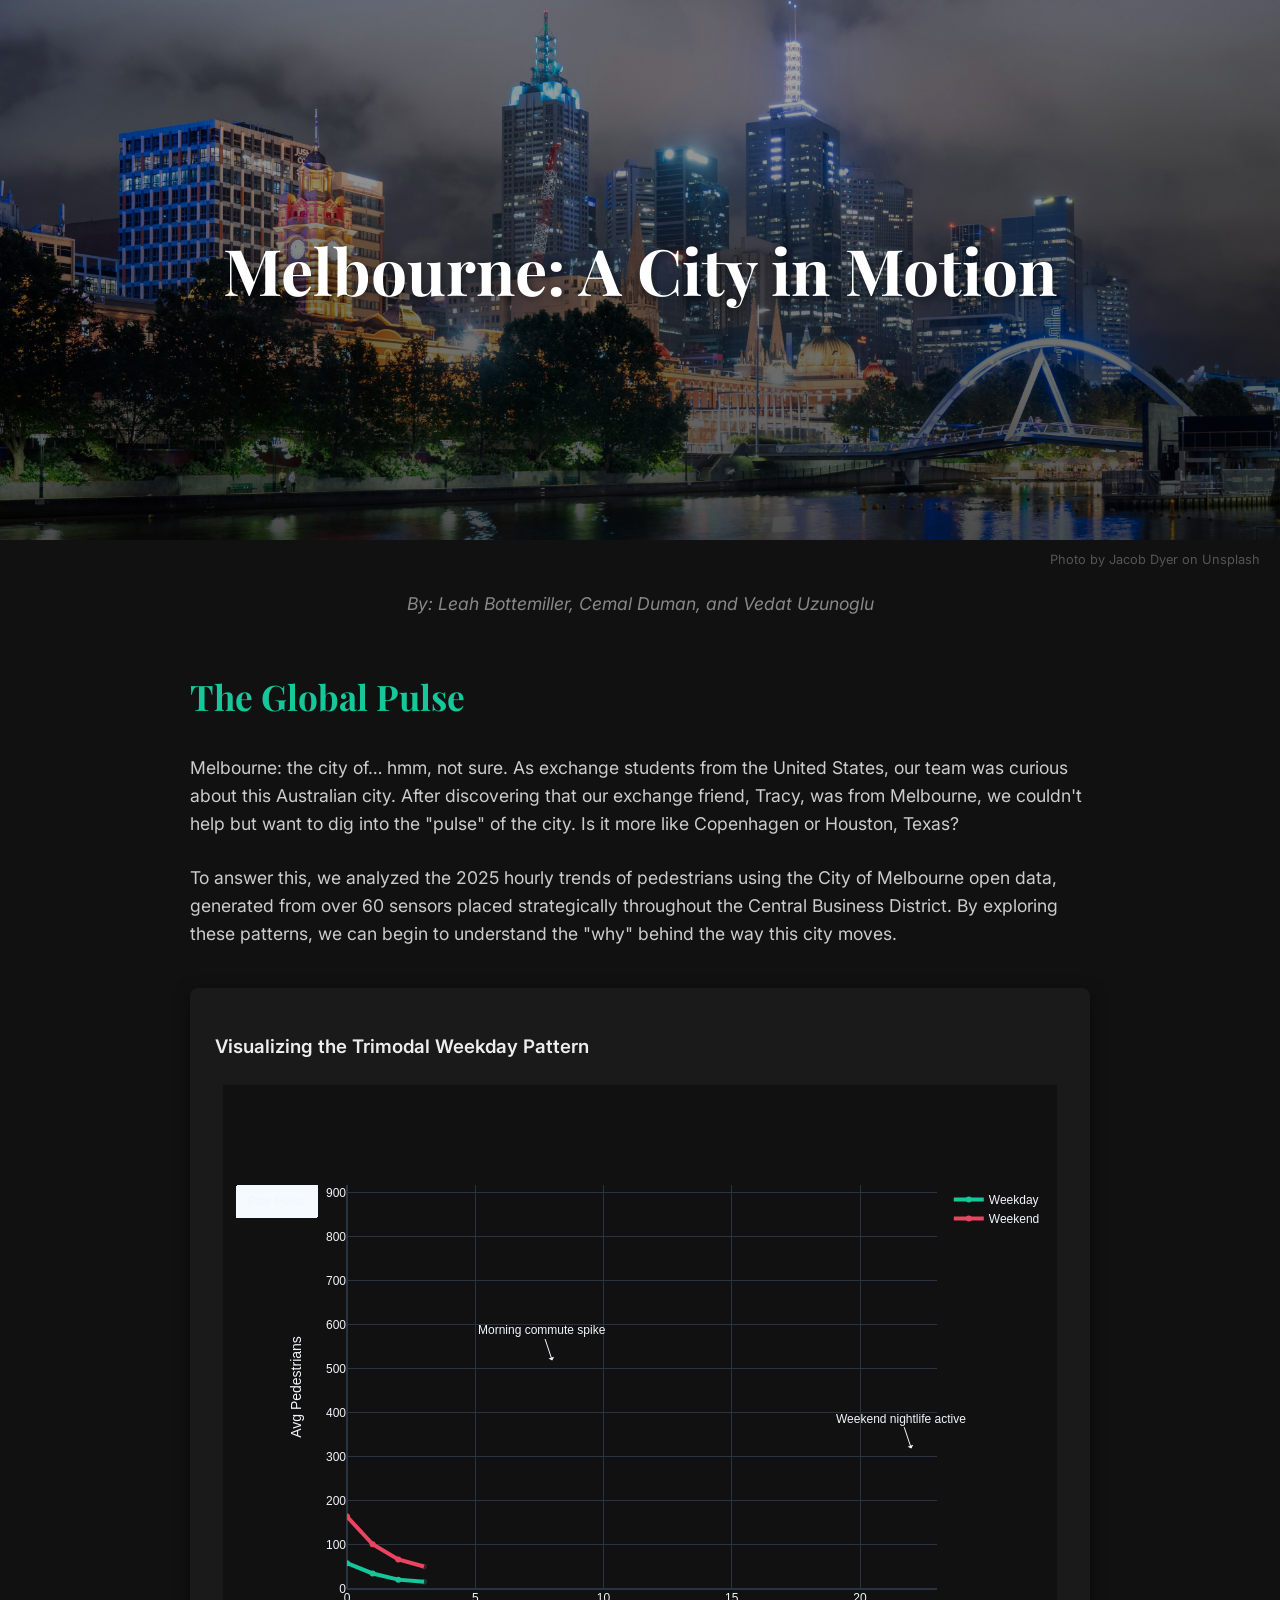
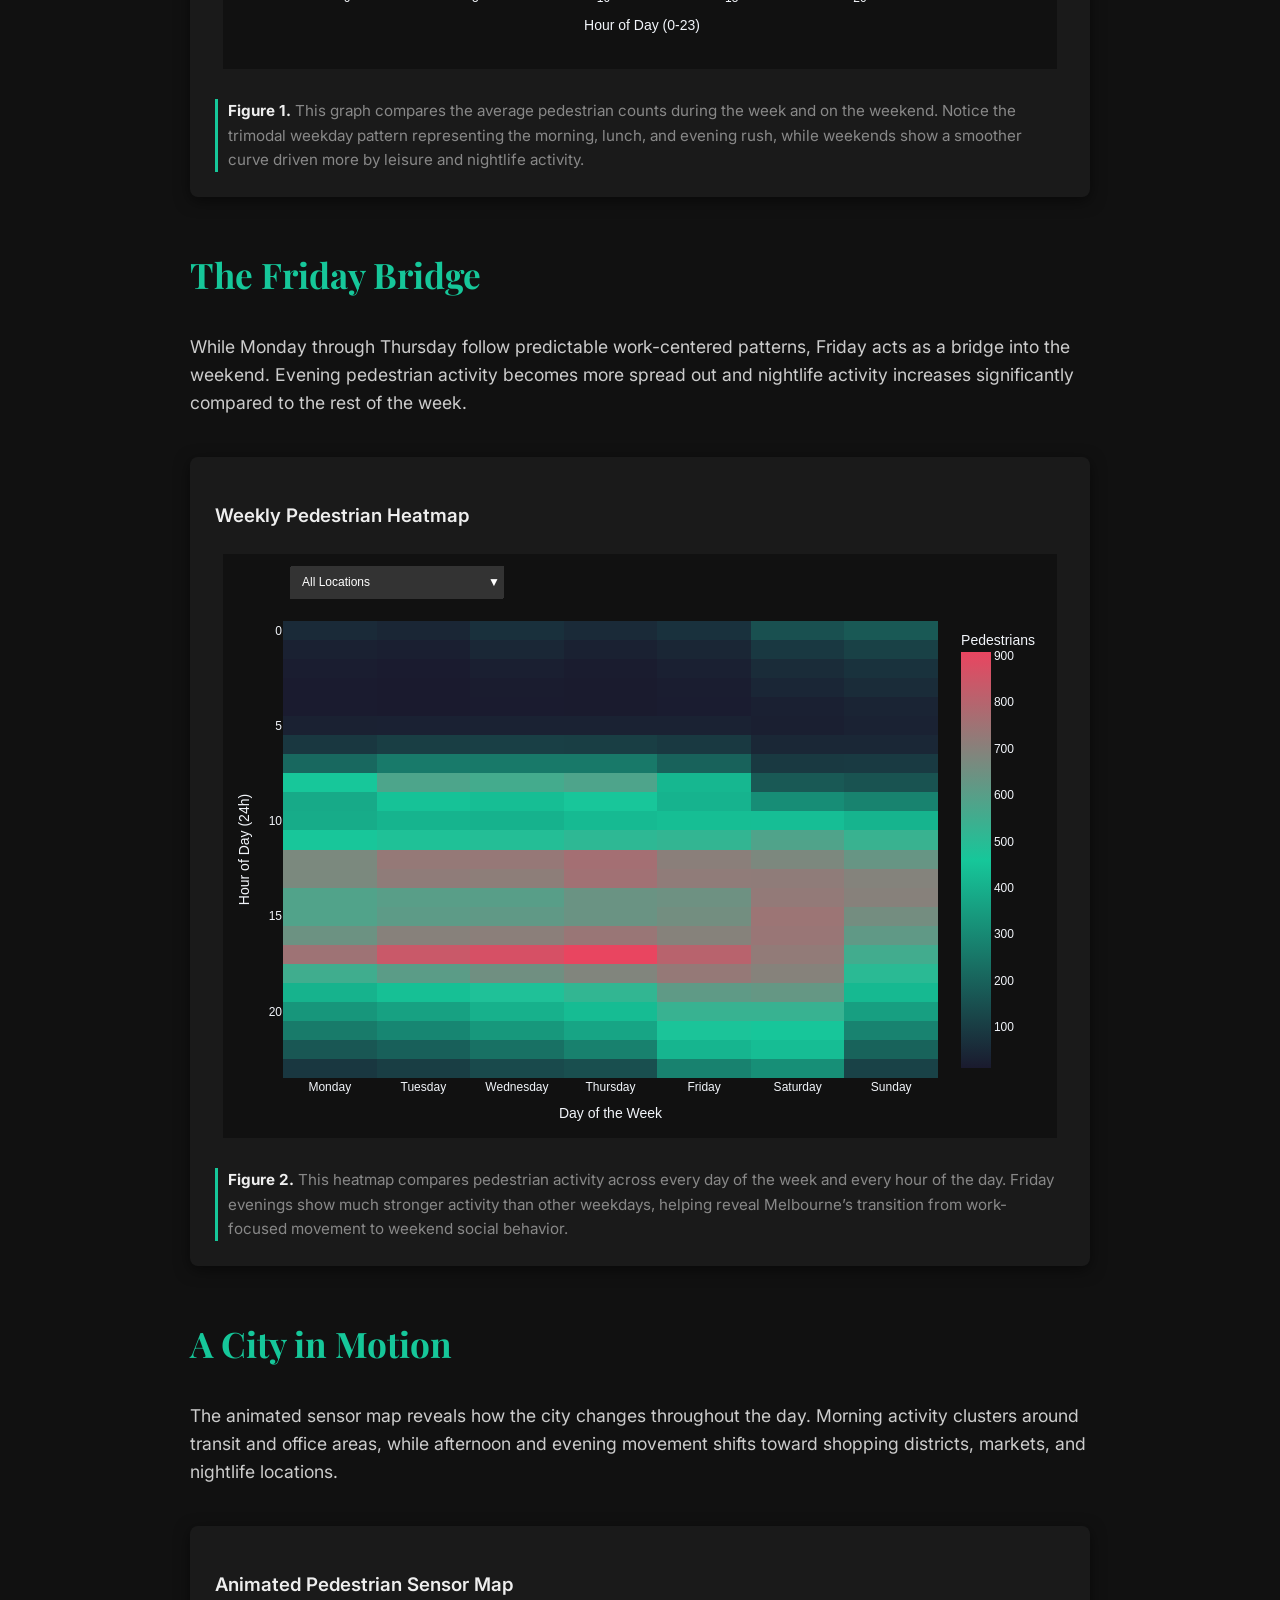
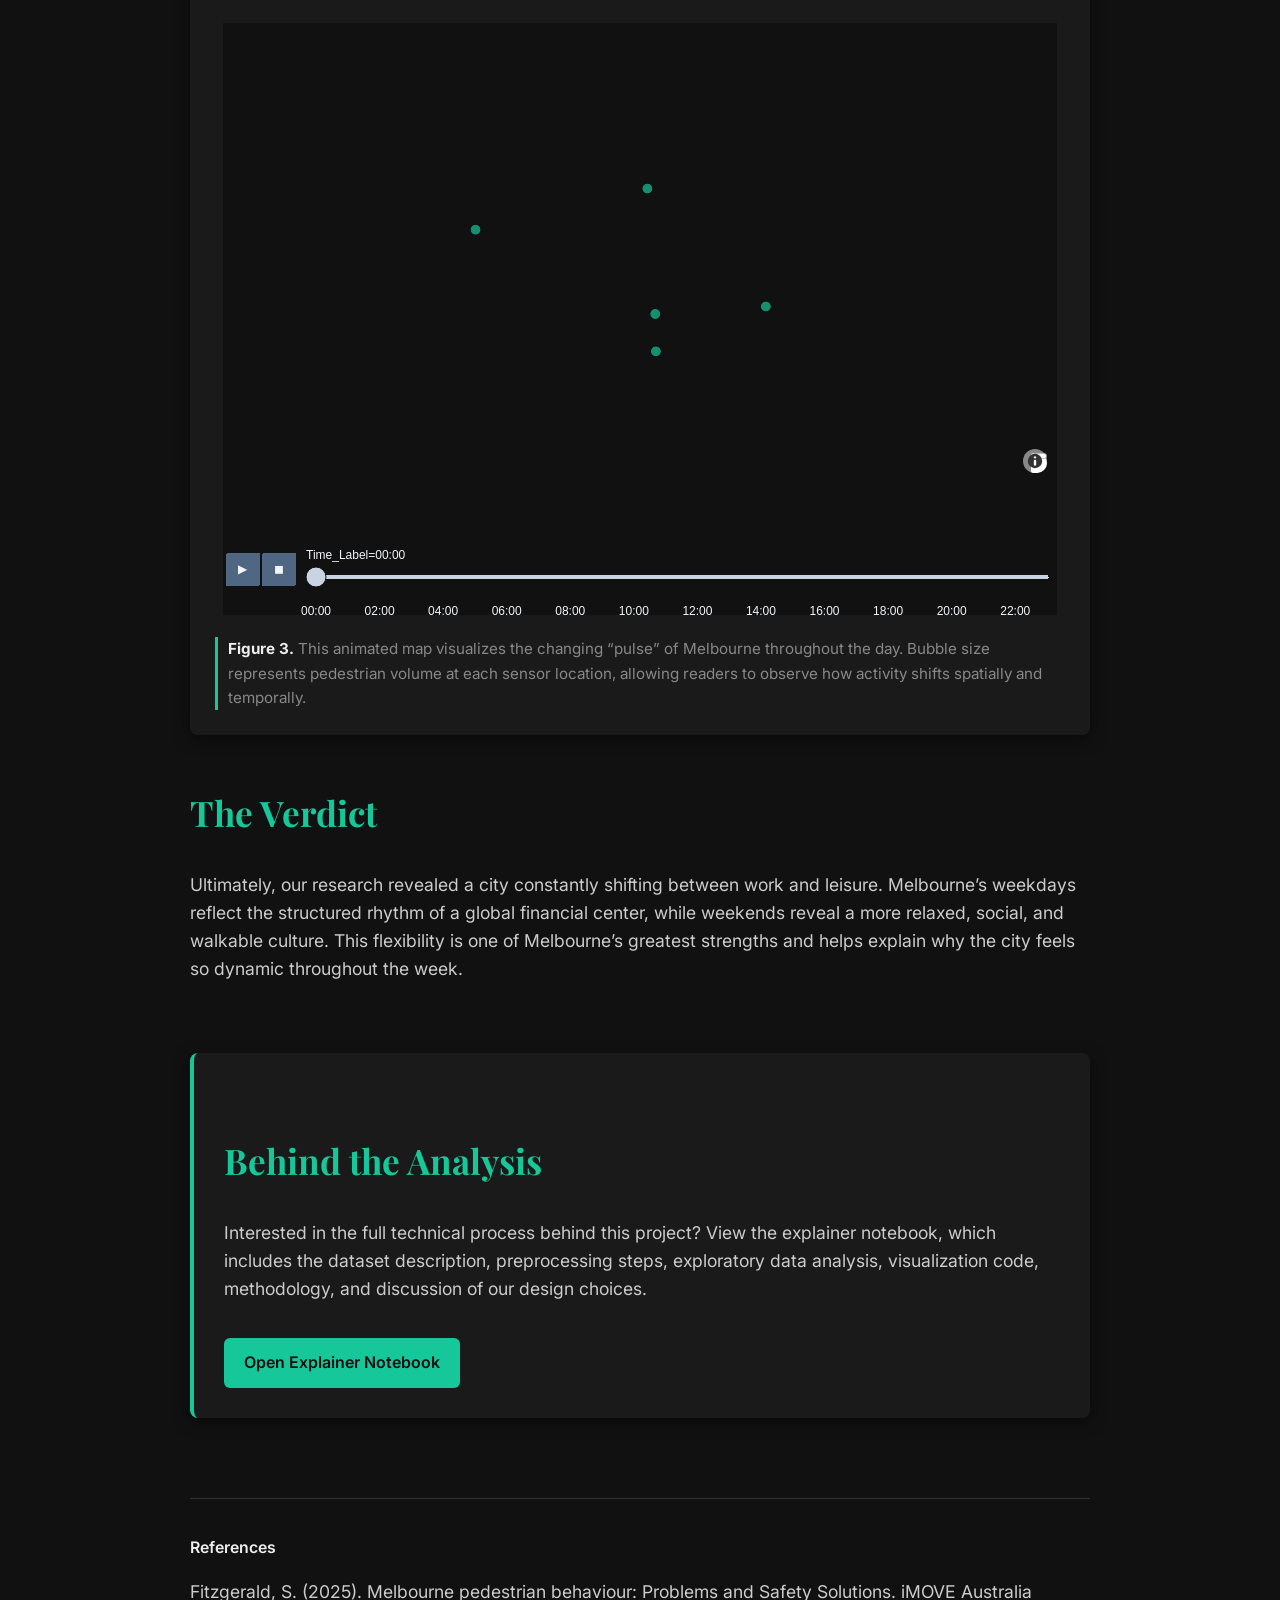
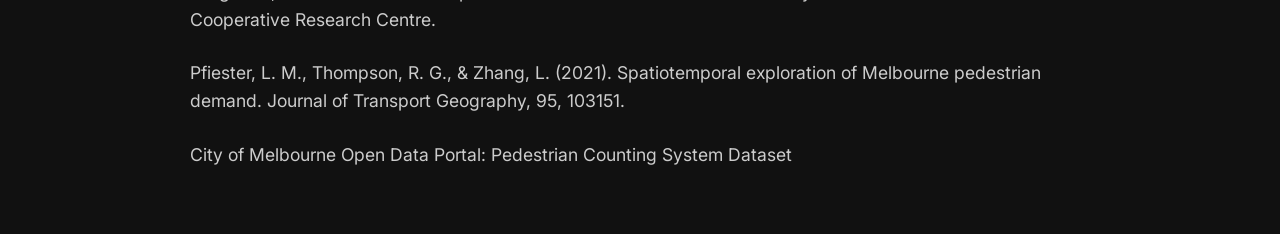
==== commit 5061144c: "Update index.html" ====
--- a/index.html
+++ b/index.html
@@ -272,7 +272,7 @@
             </p>
 
             <a class="notebook-link"
-               href="ExplainerNotebook.ipynb"
+               href="https://nbviewer.org/github/bottemiller/social-data-final-project/blob/main/ExplainerNotebook.ipynb"
                target="_blank">
 
                Open Explainer Notebook
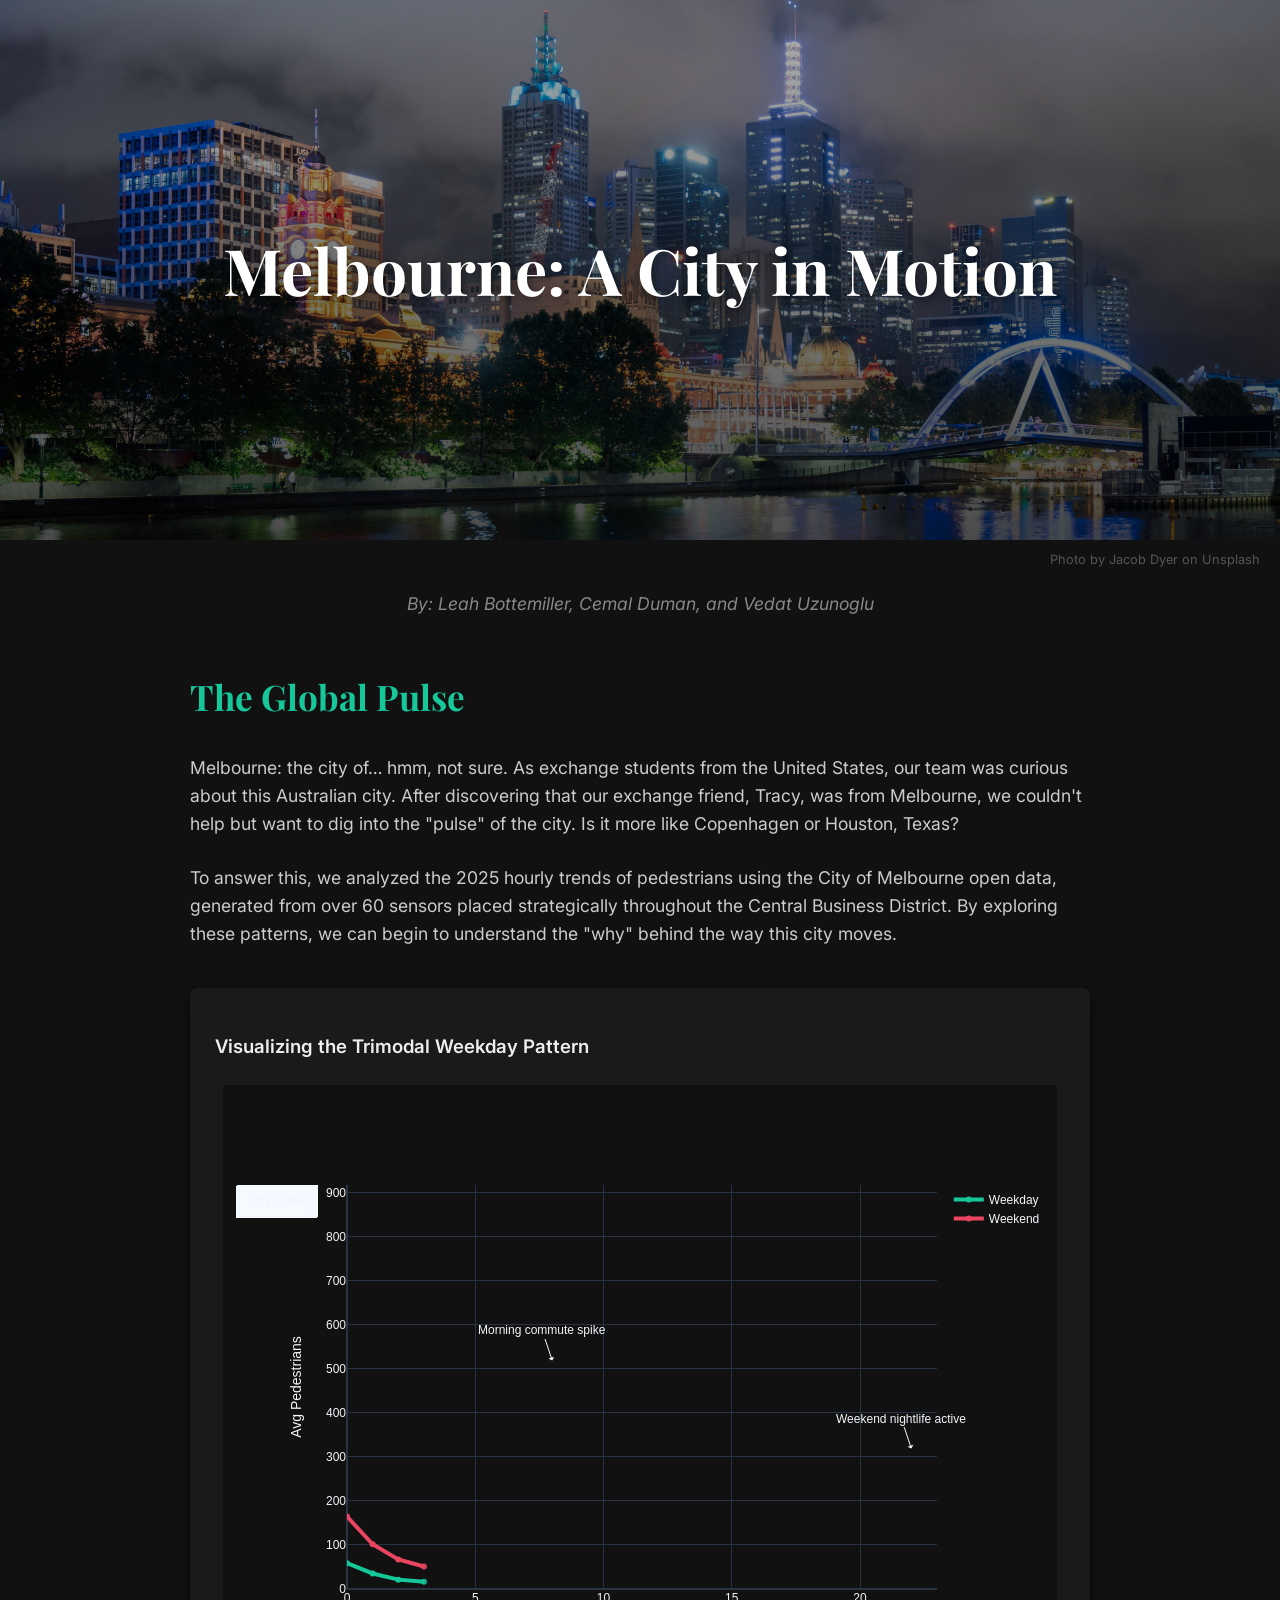
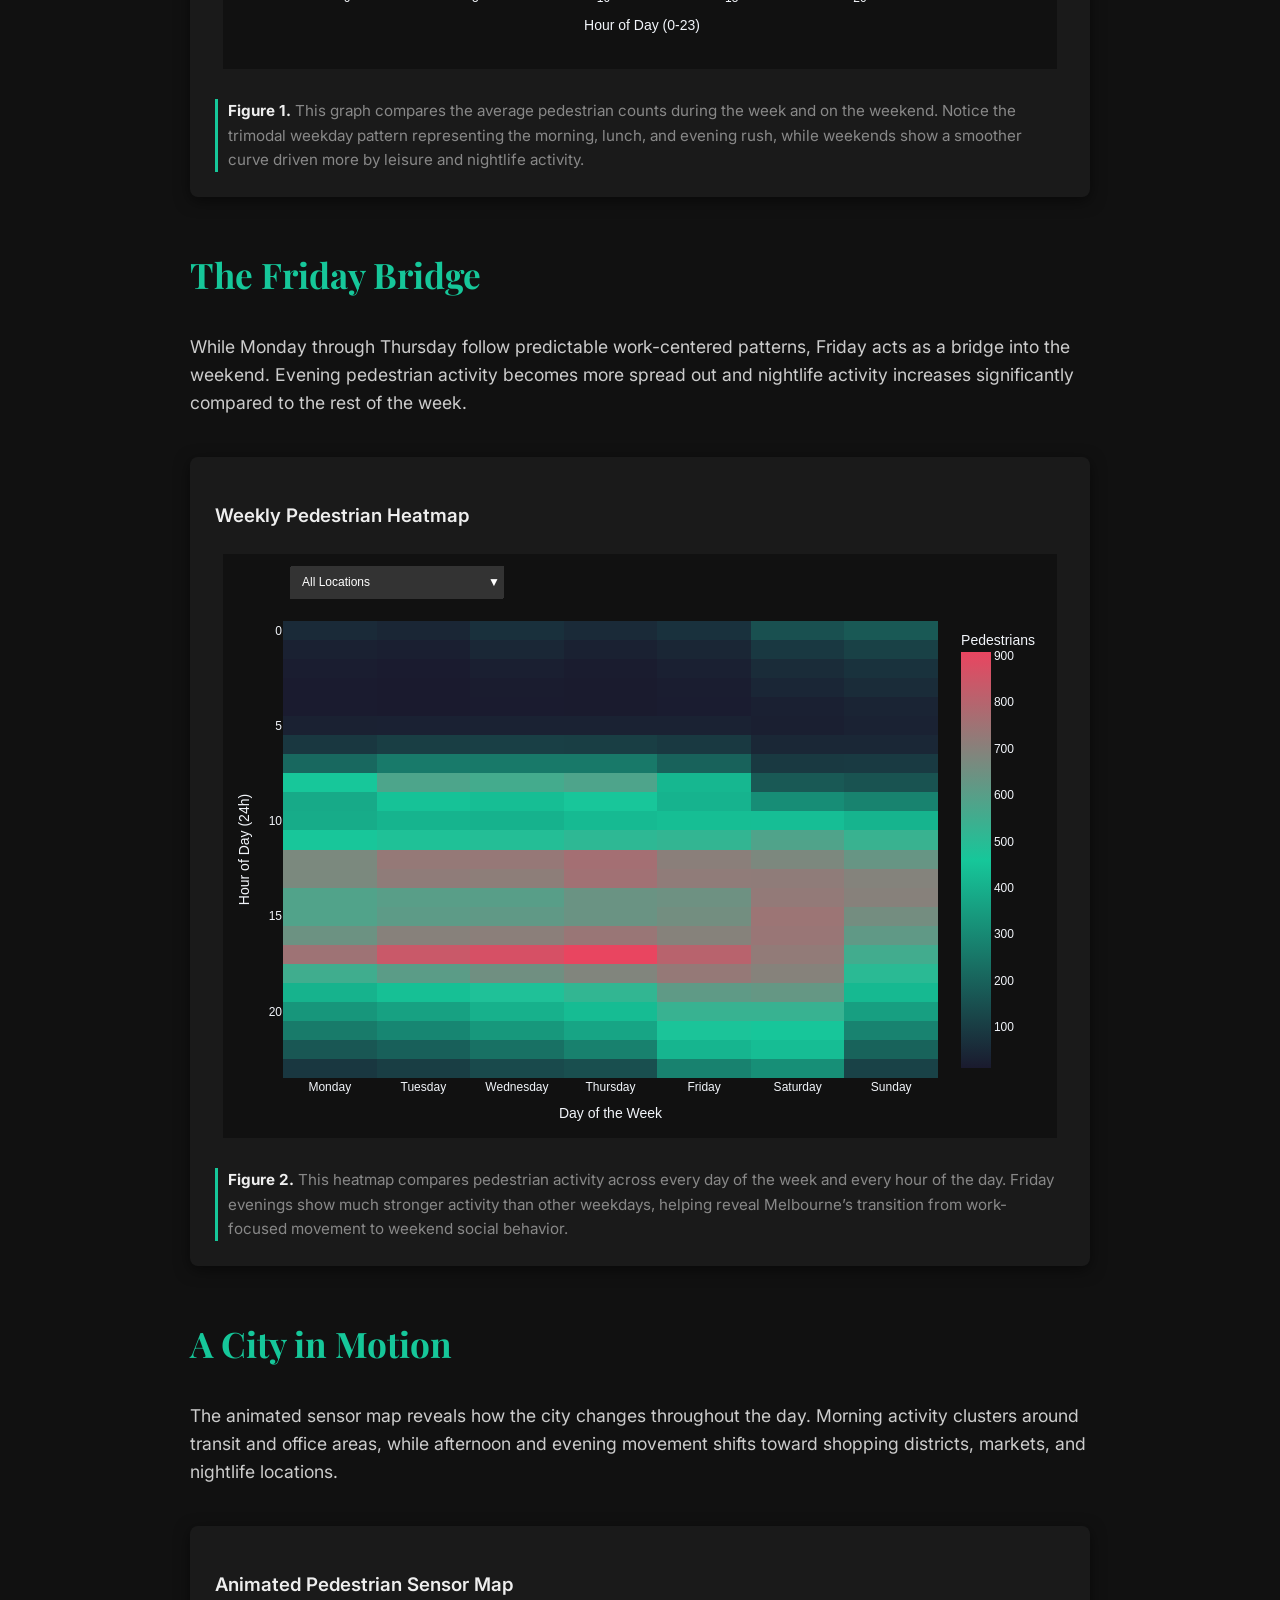
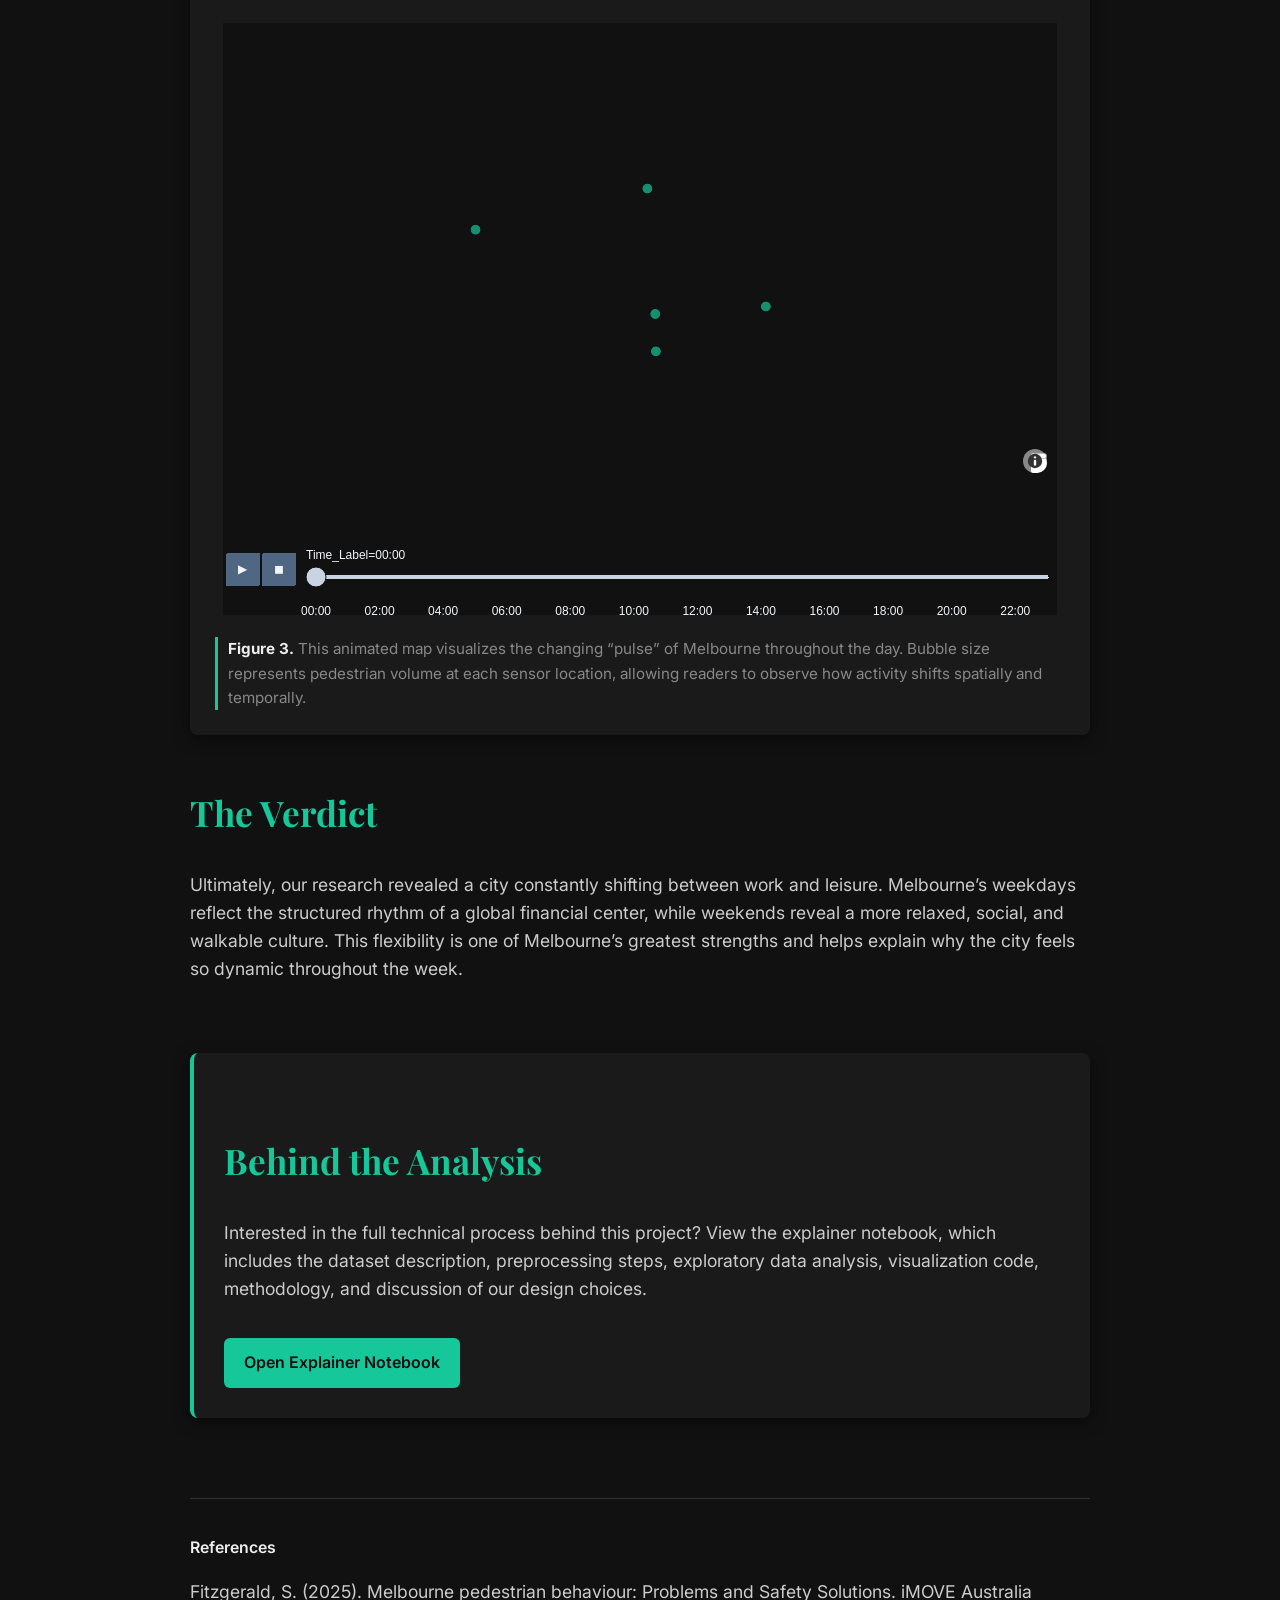
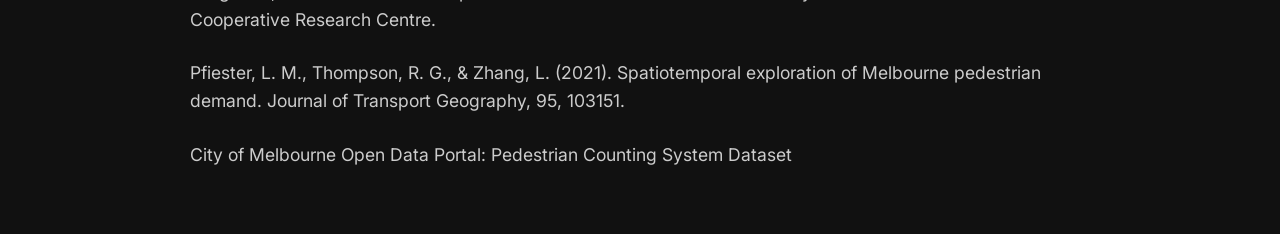
==== commit e3cec30d: "Update index.html" ====
--- a/index.html
+++ b/index.html
@@ -272,7 +272,7 @@
             </p>
 
             <a class="notebook-link"
-               href="https://nbviewer.org/github/bottemiller/social-data-final-project/blob/main/ExplainerNotebook.ipynb"
+               href="https://github.com/bottemiller/social-data-final-project/blob/main/ExplainerNotebook.ipynb"
                target="_blank">
 
                Open Explainer Notebook
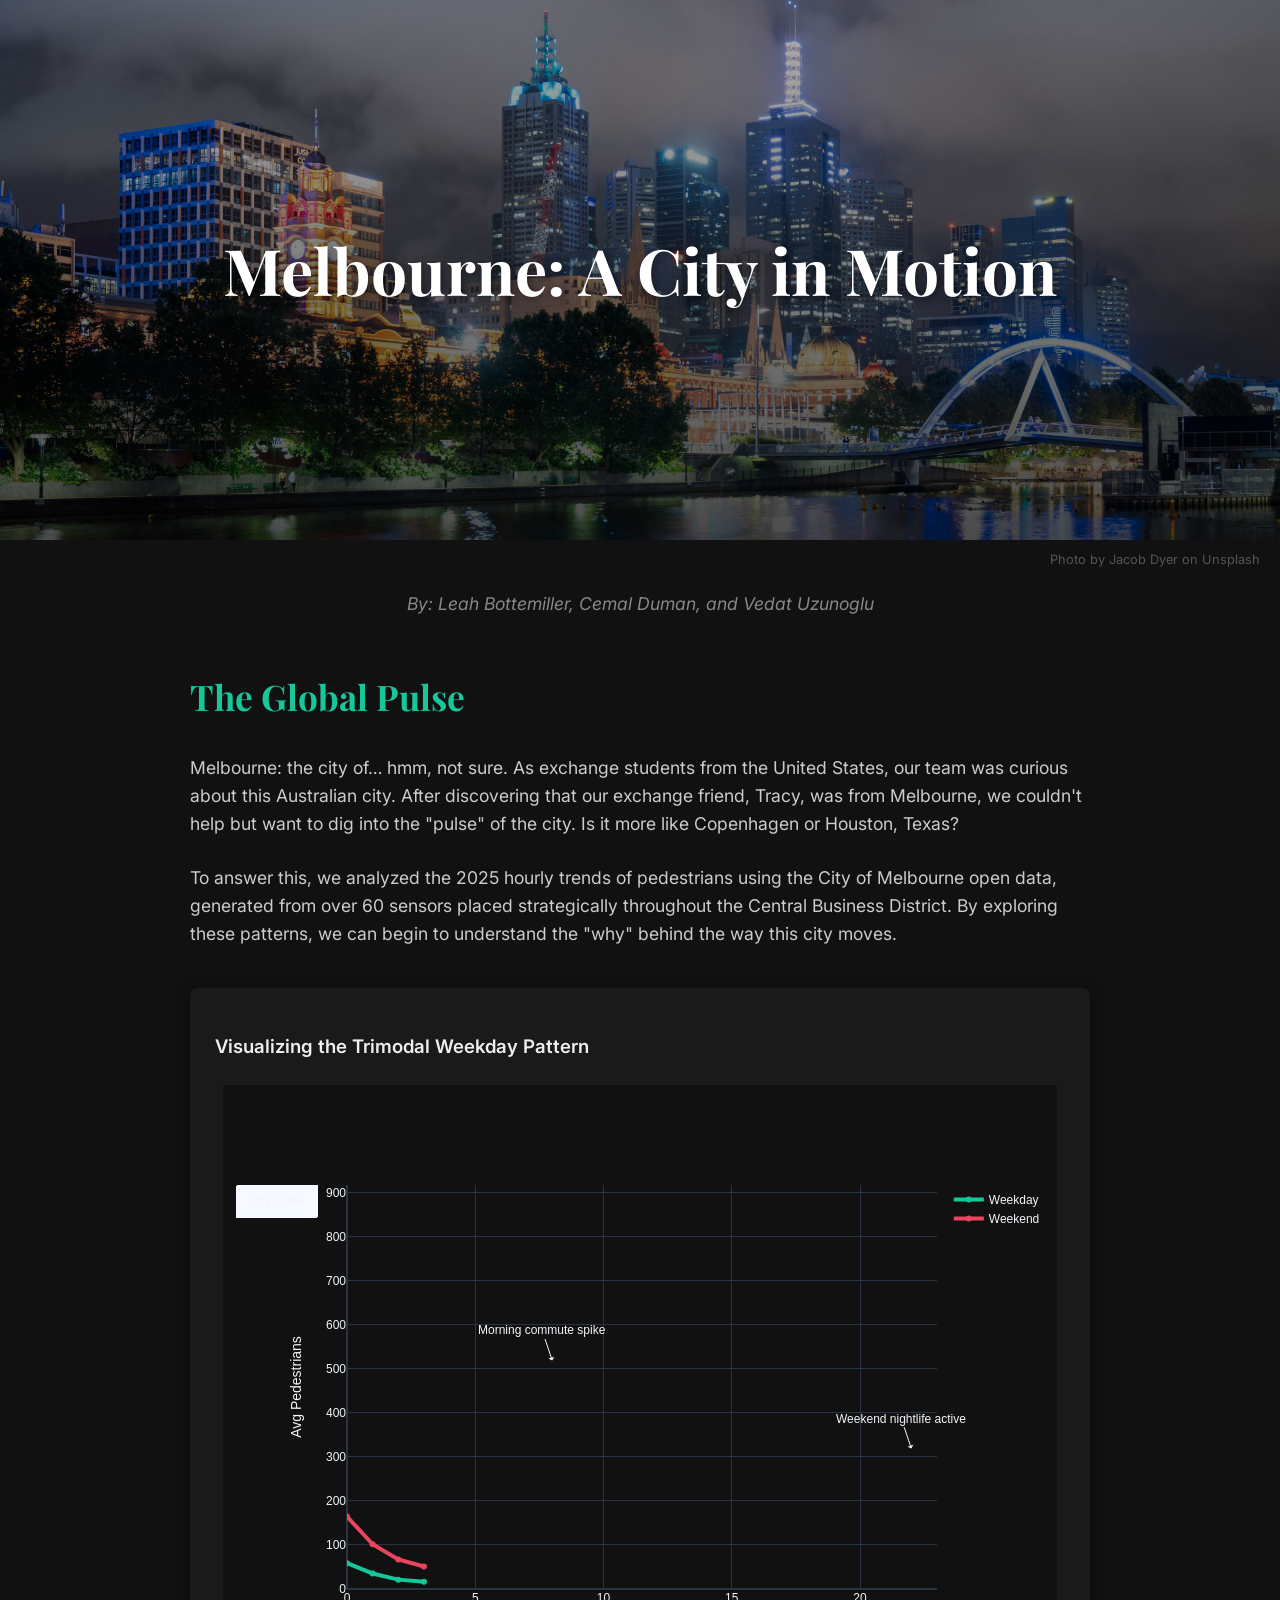
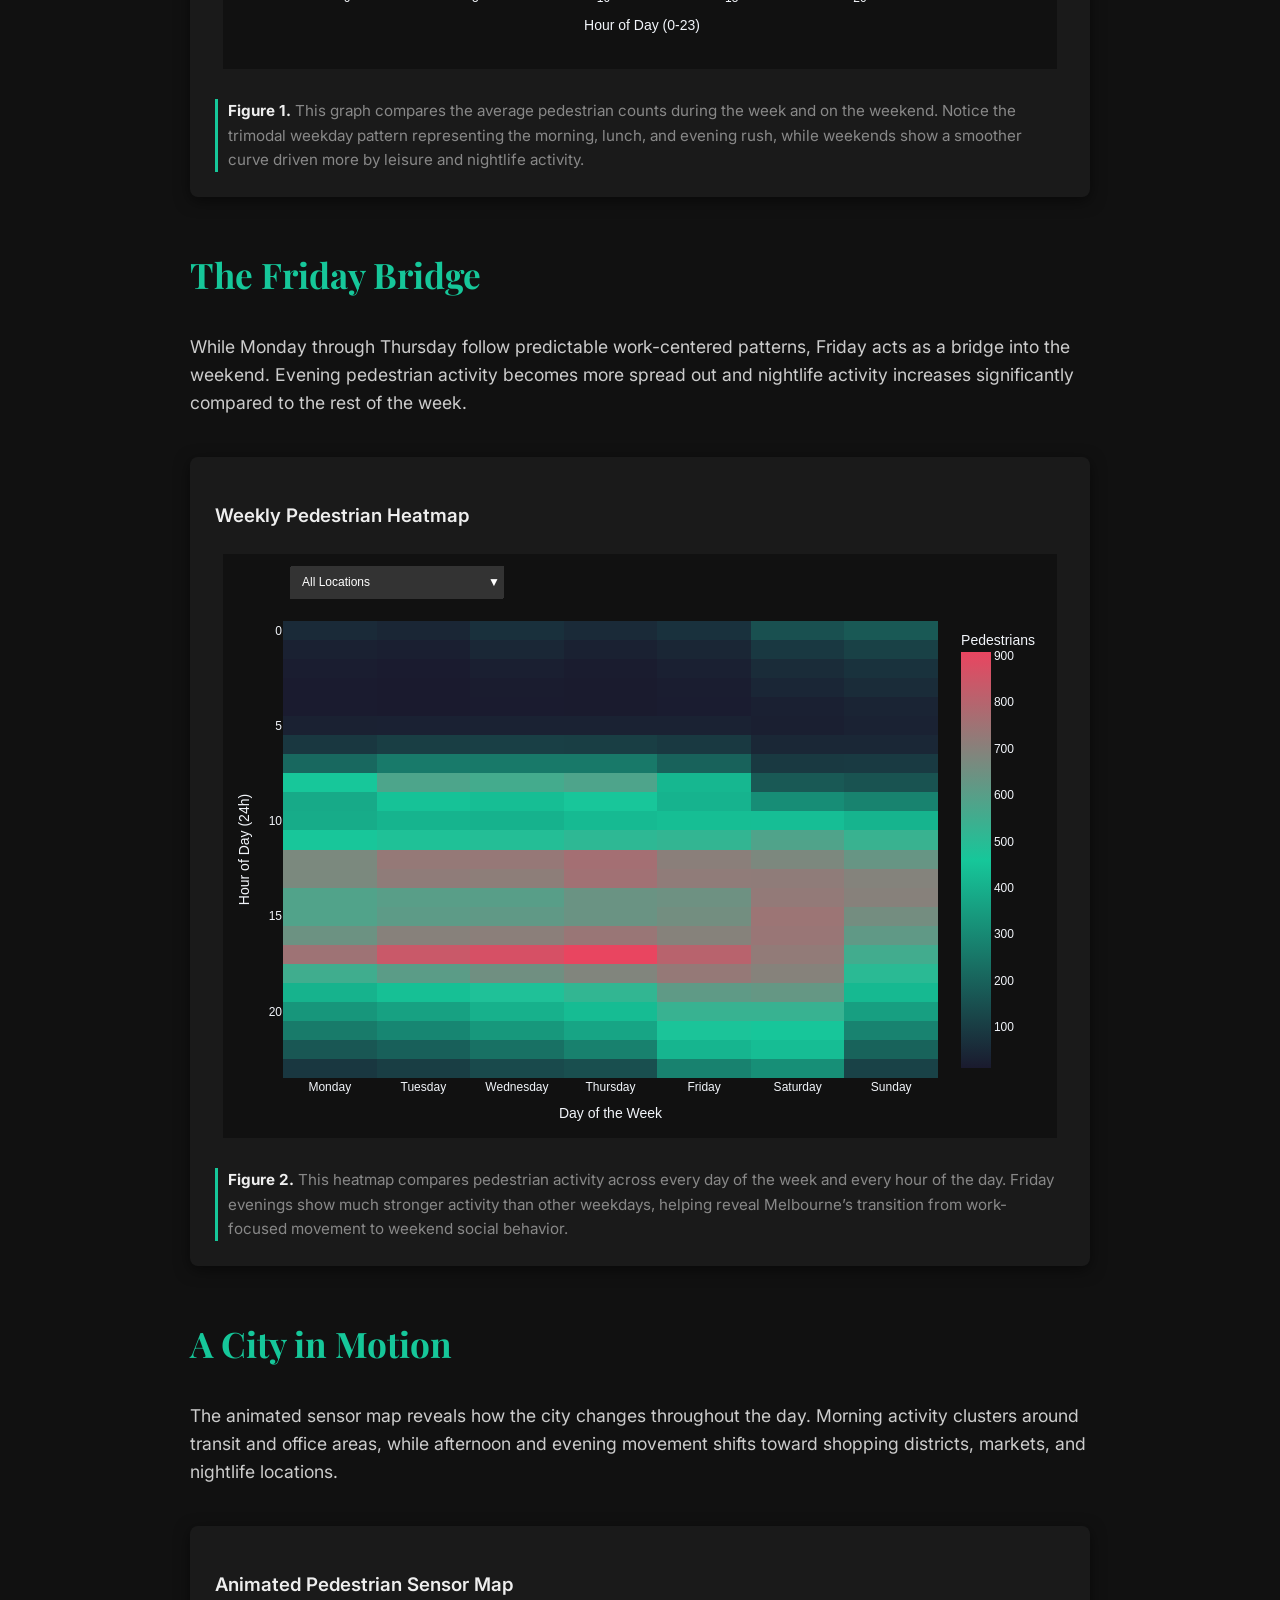
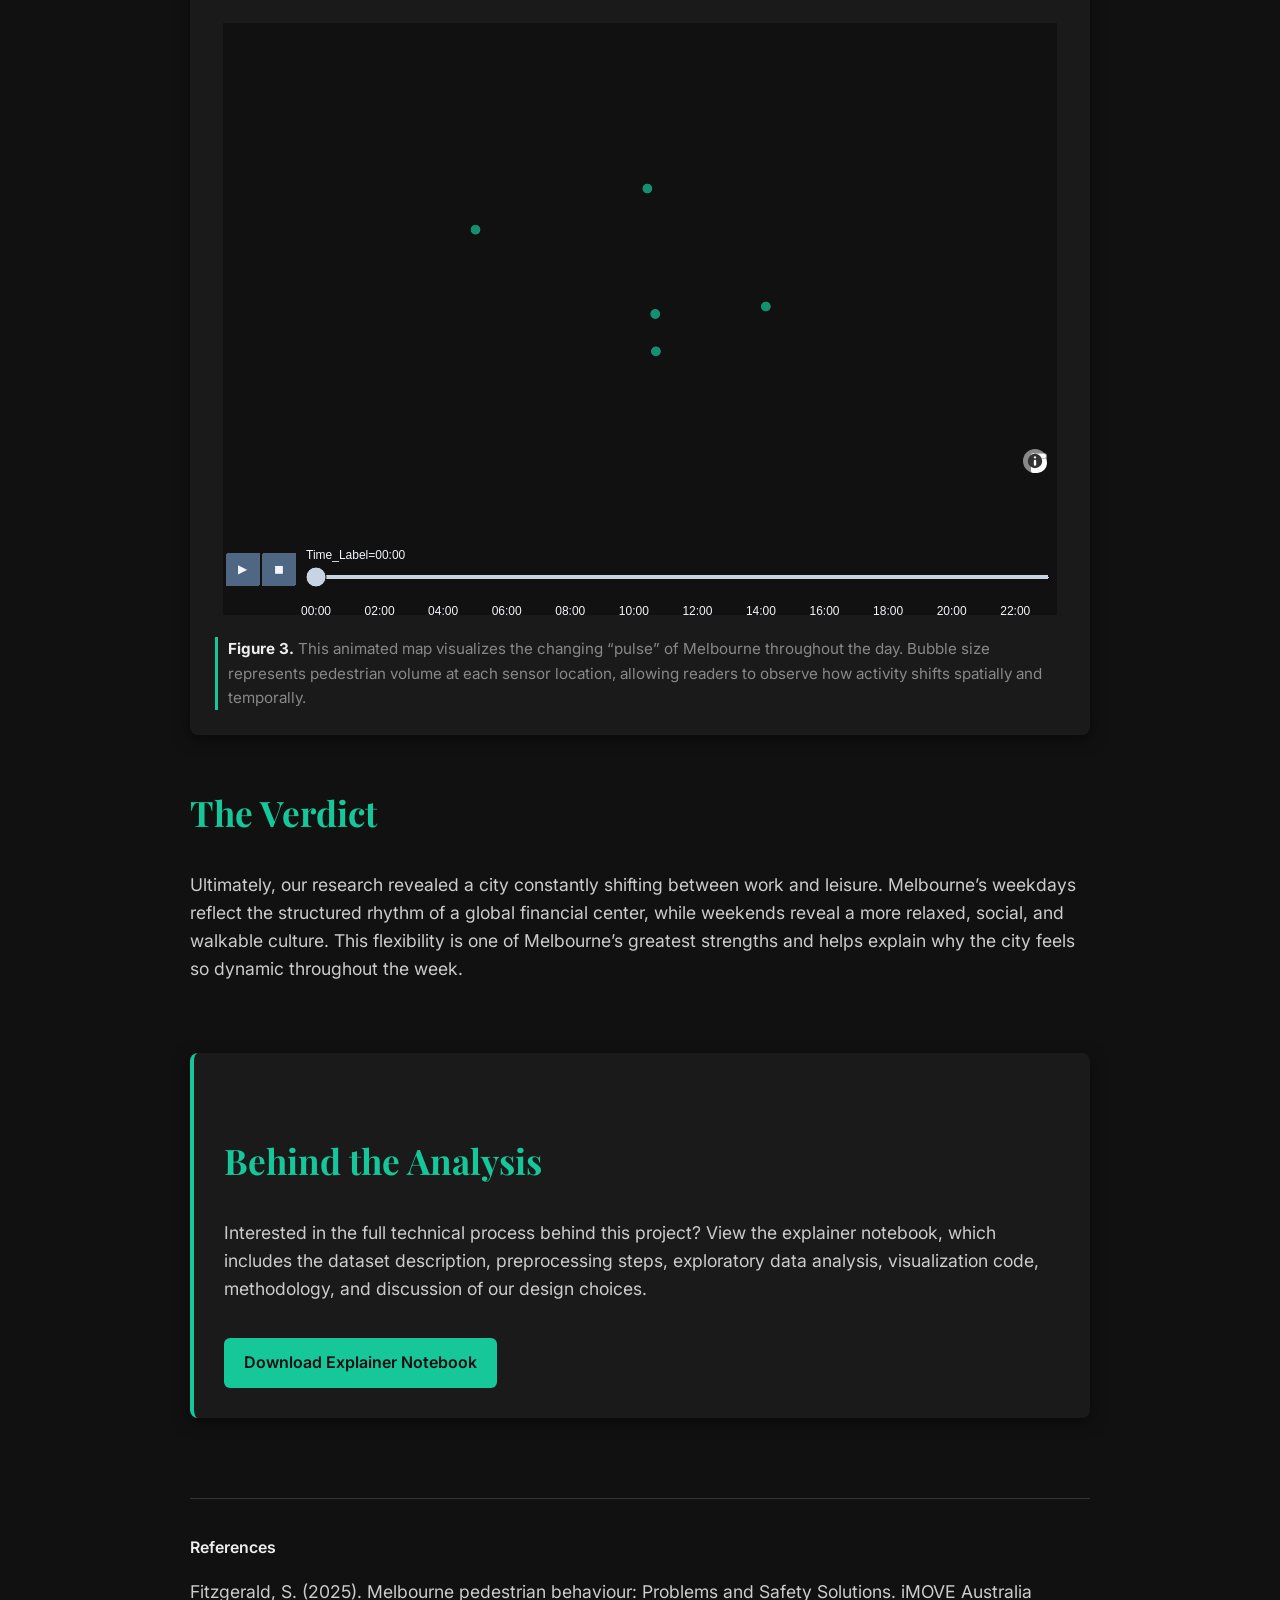
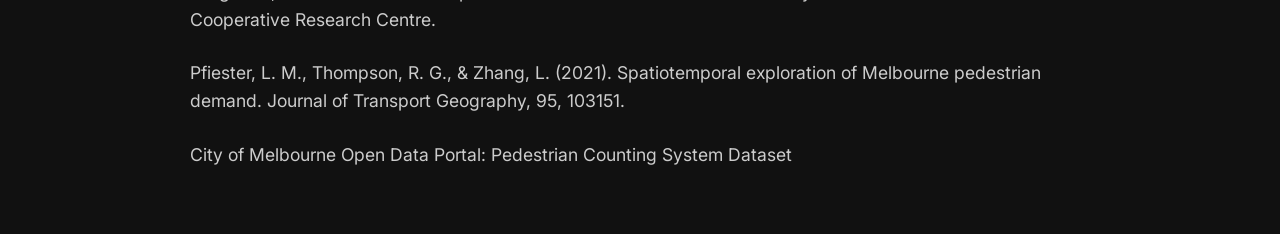
==== commit ac0f94cb: "Update index.html" ====
--- a/index.html
+++ b/index.html
@@ -272,10 +272,10 @@
             </p>
 
             <a class="notebook-link"
-               href="https://github.com/bottemiller/social-data-final-project/blob/main/ExplainerNotebook.ipynb"
-               target="_blank">
-
-               Open Explainer Notebook
+               href="ExplainerNotebook.ipynb"
+               download="ExplainerNotebook.ipynb">
+
+               Download Explainer Notebook
 
             </a>
 
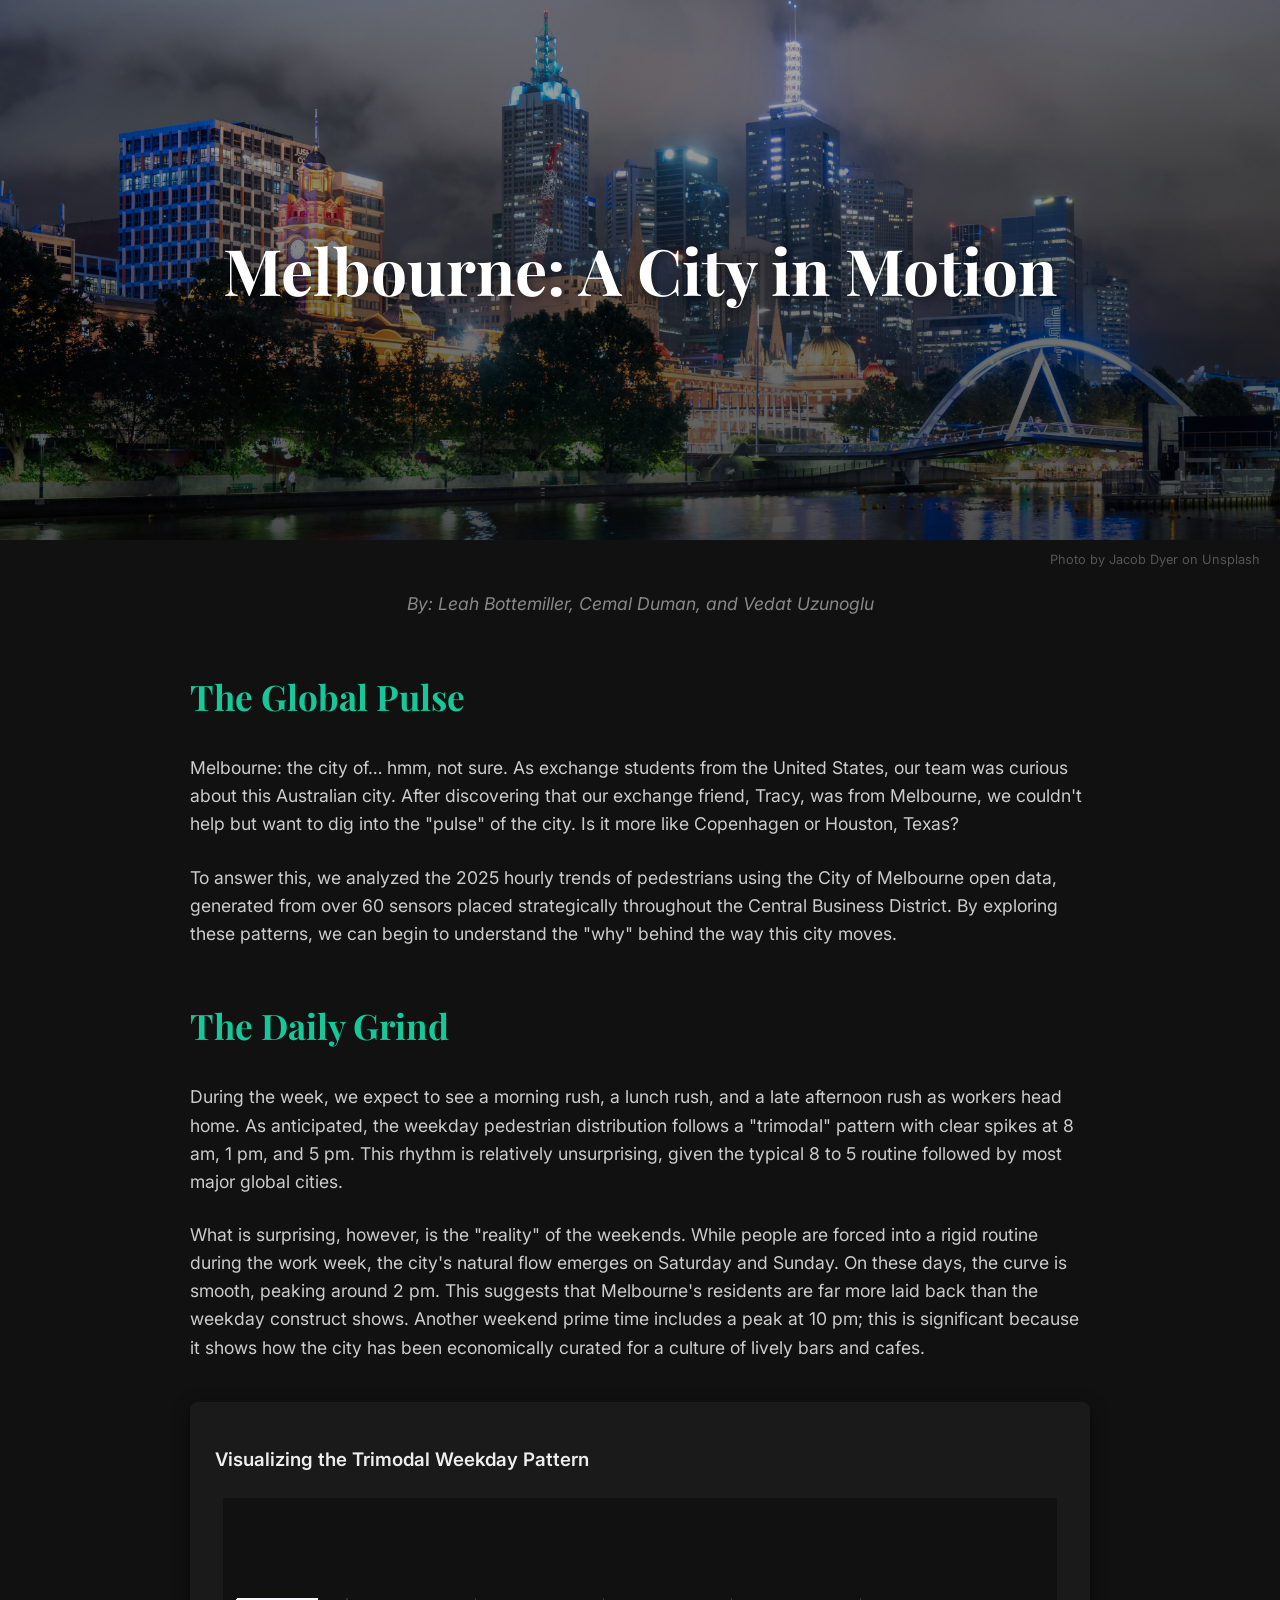
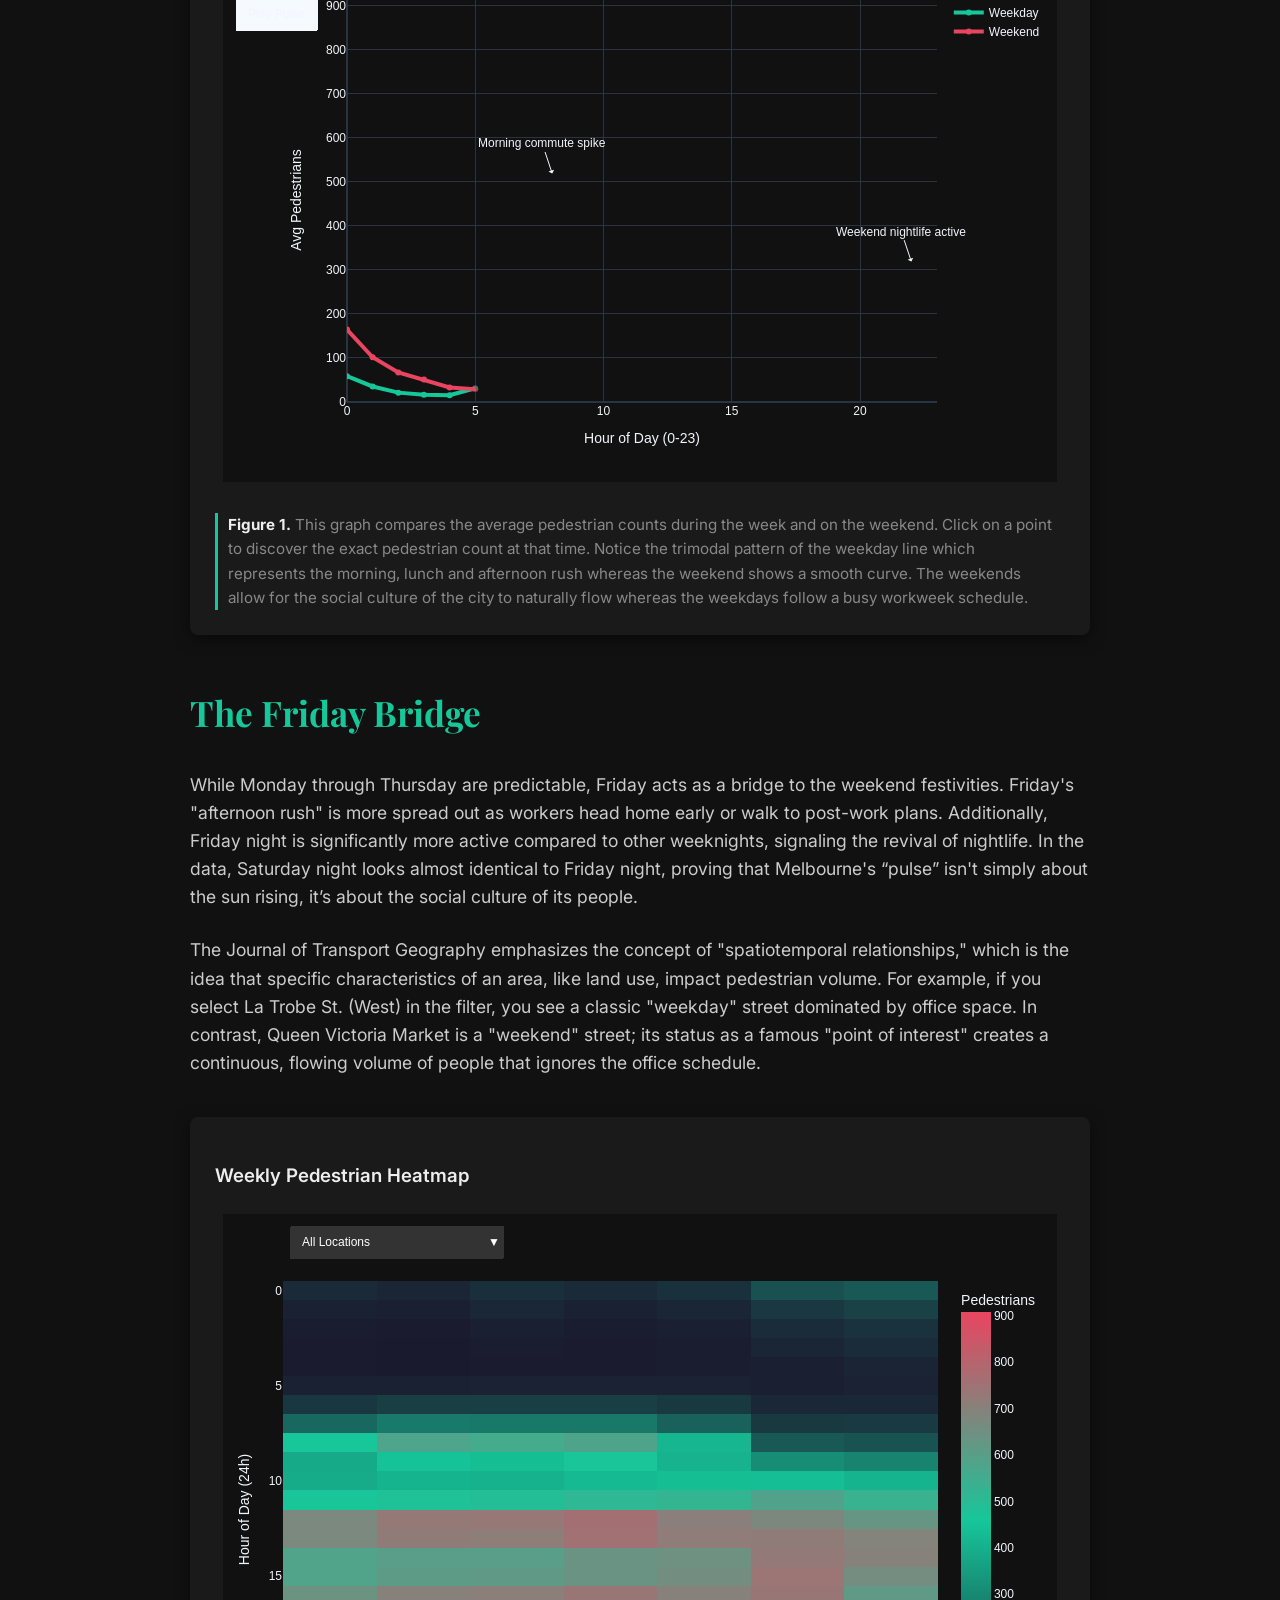
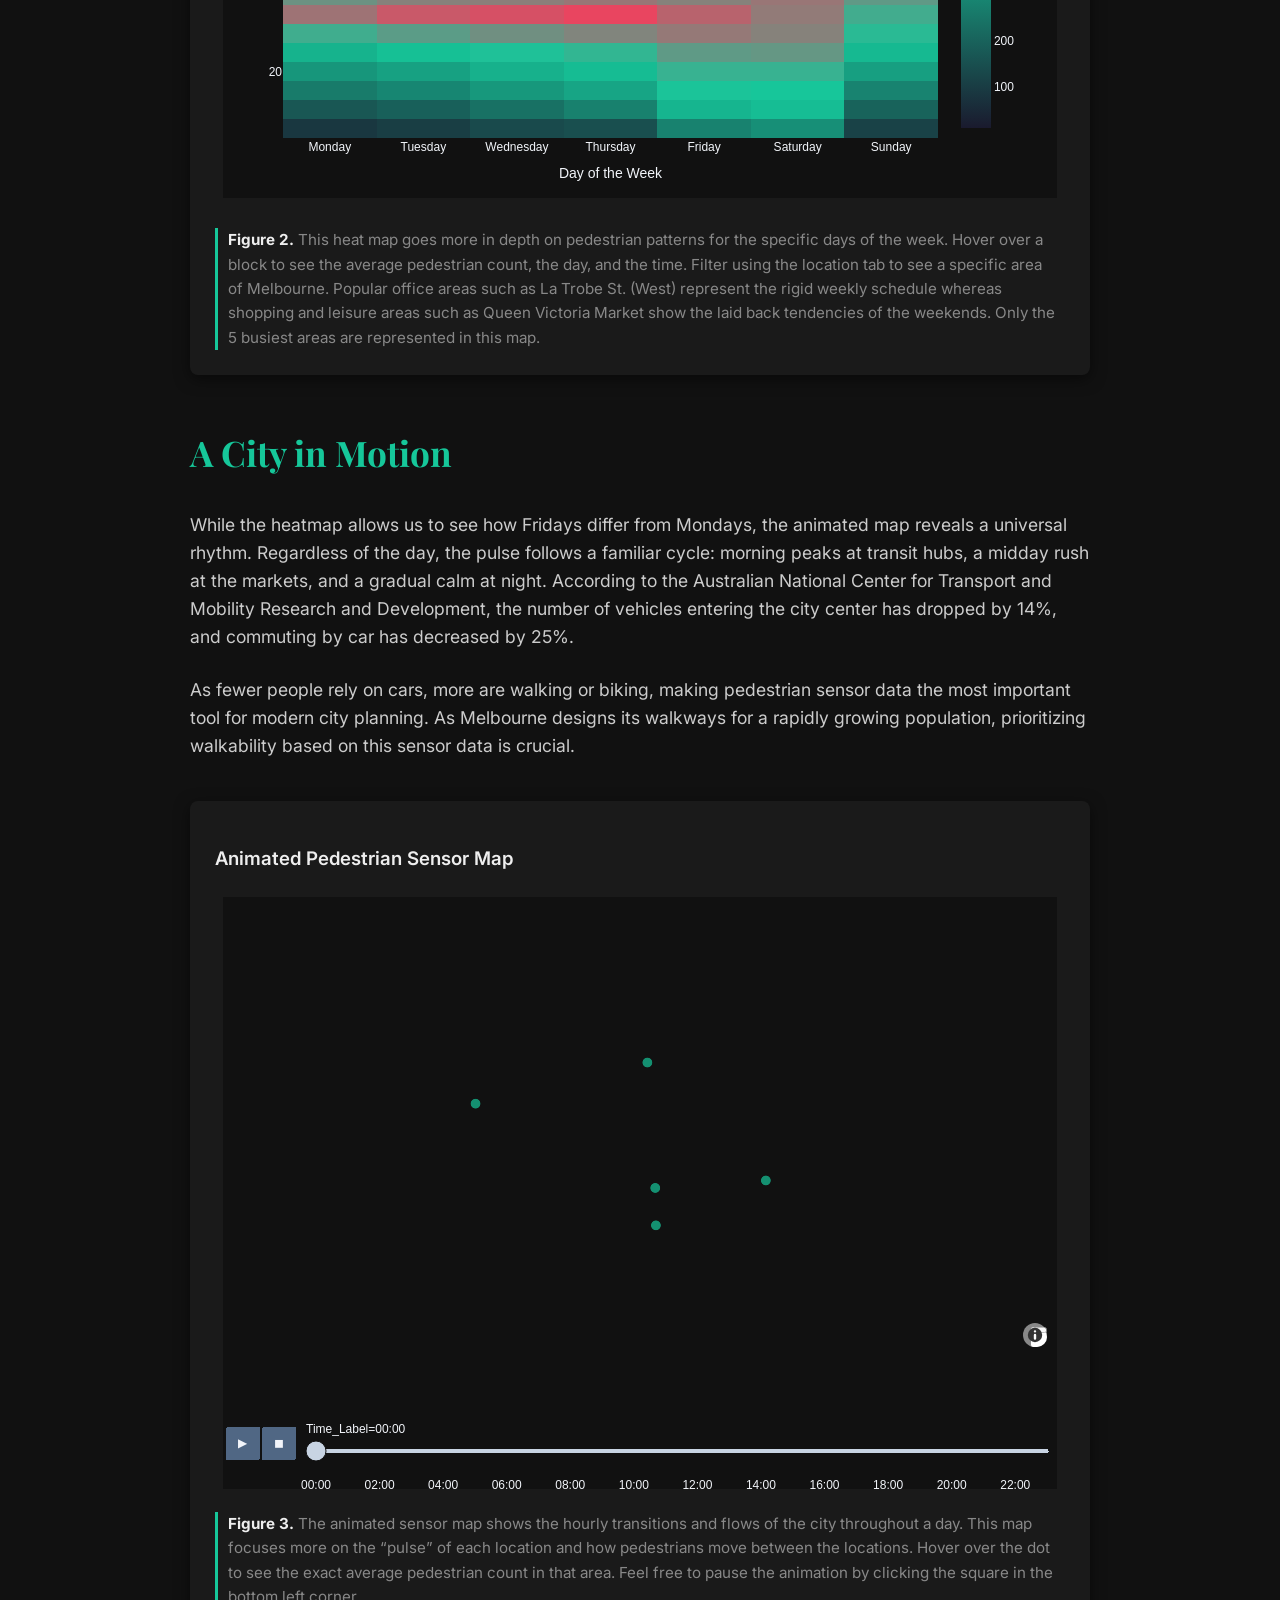
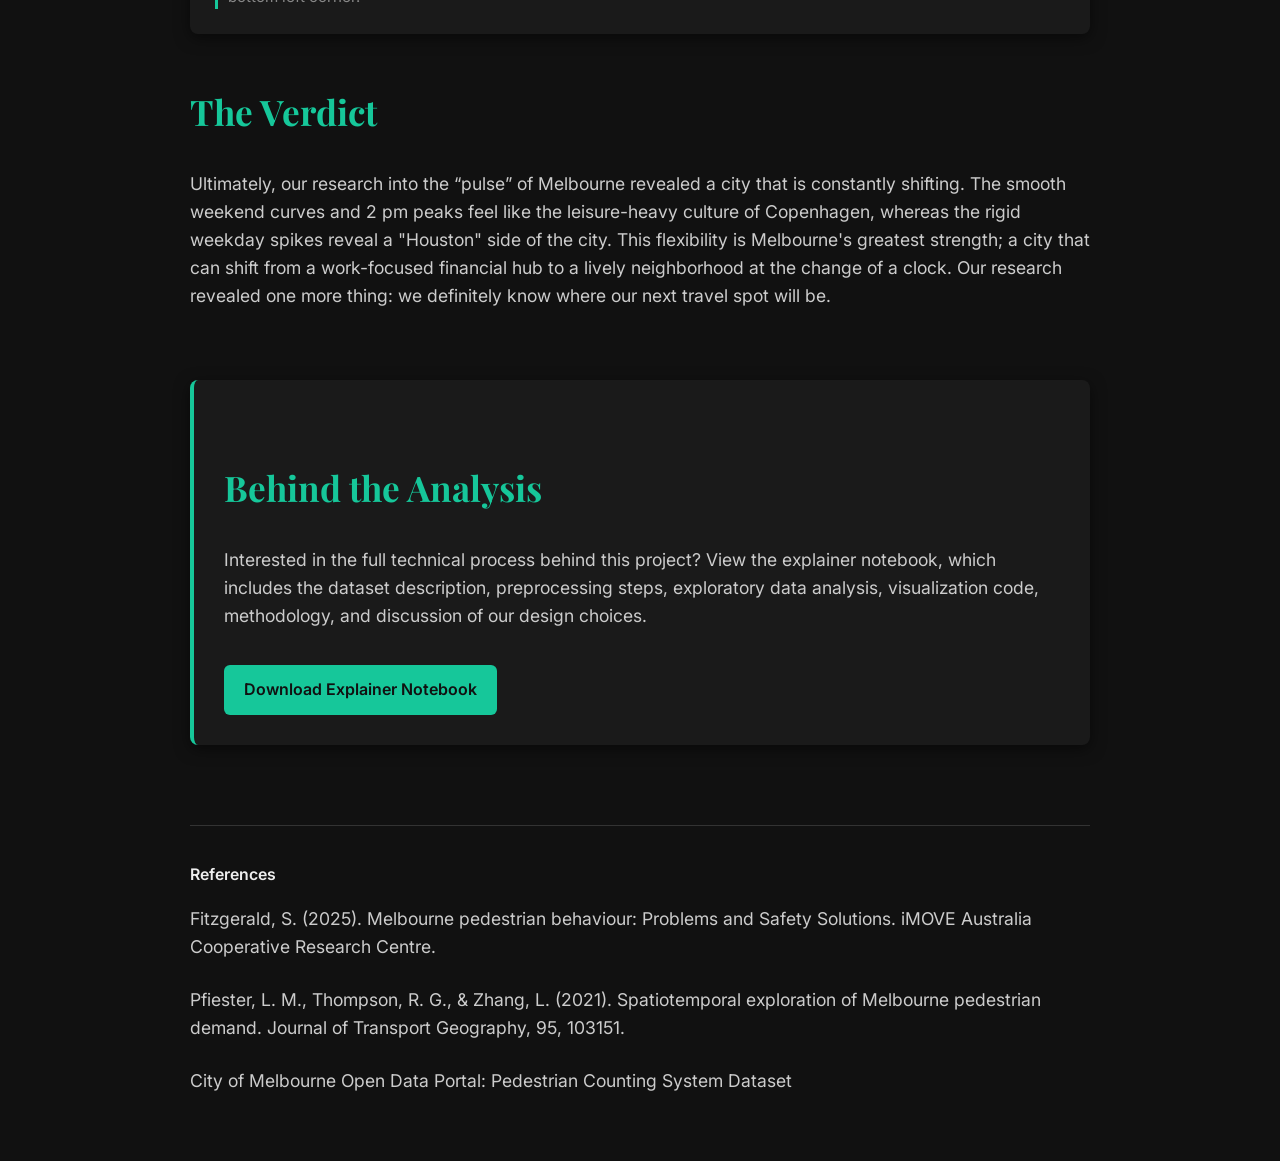
==== commit 7f0f99cd: "Update index.html" ====
--- a/index.html
+++ b/index.html
@@ -179,84 +179,133 @@
             behind the way this city moves.
         </p>
 
+        <h2>The Daily Grind</h2>
+
+        <p>
+            During the week, we expect to see a morning rush, a lunch rush,
+            and a late afternoon rush as workers head home. As anticipated,
+            the weekday pedestrian distribution follows a "trimodal" pattern
+            with clear spikes at 8 am, 1 pm, and 5 pm. This rhythm is relatively
+            unsurprising, given the typical 8 to 5 routine followed by most
+            major global cities.
+        </p>
+
+        <p>
+            What is surprising, however, is the "reality" of the weekends.
+            While people are forced into a rigid routine during the work week,
+            the city's natural flow emerges on Saturday and Sunday. On these
+            days, the curve is smooth, peaking around 2 pm. This suggests
+            that Melbourne's residents are far more laid back than the weekday
+            construct shows. Another weekend prime time includes a peak at
+            10 pm; this is significant because it shows how the city has been
+            economically curated for a culture of lively bars and cafes.
+        </p>
+
         <div class="visual-container">
             <h3>Visualizing the Trimodal Weekday Pattern</h3>
 
-            <iframe
-                src="hourly_plot.html">
-            </iframe>
+            <iframe src="hourly_plot.html"></iframe>
 
             <div class="caption">
                 <b>Figure 1.</b>
-                This graph compares the average pedestrian counts during
-                the week and on the weekend. Notice the trimodal weekday
-                pattern representing the morning, lunch, and evening rush,
-                while weekends show a smoother curve driven more by leisure
-                and nightlife activity.
+                This graph compares the average pedestrian counts during the
+                week and on the weekend. Click on a point to discover the exact
+                pedestrian count at that time. Notice the trimodal pattern of
+                the weekday line which represents the morning, lunch and afternoon
+                rush whereas the weekend shows a smooth curve. The weekends allow
+                for the social culture of the city to naturally flow whereas the
+                weekdays follow a busy workweek schedule.
             </div>
         </div>
 
         <h2>The Friday Bridge</h2>
 
         <p>
-            While Monday through Thursday follow predictable work-centered
-            patterns, Friday acts as a bridge into the weekend. Evening
-            pedestrian activity becomes more spread out and nightlife
-            activity increases significantly compared to the rest of the
-            week.
+            While Monday through Thursday are predictable, Friday acts as a bridge
+            to the weekend festivities. Friday's "afternoon rush" is more spread
+            out as workers head home early or walk to post-work plans. Additionally,
+            Friday night is significantly more active compared to other weeknights,
+            signaling the revival of nightlife. In the data, Saturday night looks
+            almost identical to Friday night, proving that Melbourne's “pulse”
+            isn't simply about the sun rising, it’s about the social culture of
+            its people.
+        </p>
+
+        <p>
+            The Journal of Transport Geography emphasizes the concept of
+            "spatiotemporal relationships," which is the idea that specific
+            characteristics of an area, like land use, impact pedestrian volume.
+            For example, if you select La Trobe St. (West) in the filter, you see
+            a classic "weekday" street dominated by office space. In contrast,
+            Queen Victoria Market is a "weekend" street; its status as a famous
+            "point of interest" creates a continuous, flowing volume of people
+            that ignores the office schedule.
         </p>
 
         <div class="visual-container">
             <h3>Weekly Pedestrian Heatmap</h3>
 
-            <iframe
-                src="weekly_heatmap_new.html">
-            </iframe>
+            <iframe src="weekly_heatmap_new.html"></iframe>
 
             <div class="caption">
                 <b>Figure 2.</b>
-                This heatmap compares pedestrian activity across every day
-                of the week and every hour of the day. Friday evenings show
-                much stronger activity than other weekdays, helping reveal
-                Melbourne’s transition from work-focused movement to
-                weekend social behavior.
+                This heat map goes more in depth on pedestrian patterns for the
+                specific days of the week. Hover over a block to see the average
+                pedestrian count, the day, and the time. Filter using the location
+                tab to see a specific area of Melbourne. Popular office areas such
+                as La Trobe St. (West) represent the rigid weekly schedule whereas
+                shopping and leisure areas such as Queen Victoria Market show the
+                laid back tendencies of the weekends. Only the 5 busiest areas are
+                represented in this map.
             </div>
         </div>
 
         <h2>A City in Motion</h2>
 
         <p>
-            The animated sensor map reveals how the city changes throughout
-            the day. Morning activity clusters around transit and office
-            areas, while afternoon and evening movement shifts toward
-            shopping districts, markets, and nightlife locations.
+            While the heatmap allows us to see how Fridays differ from Mondays,
+            the animated map reveals a universal rhythm. Regardless of the day,
+            the pulse follows a familiar cycle: morning peaks at transit hubs,
+            a midday rush at the markets, and a gradual calm at night. According
+            to the Australian National Center for Transport and Mobility Research
+            and Development, the number of vehicles entering the city center has
+            dropped by 14%, and commuting by car has decreased by 25%.
+        </p>
+
+        <p>
+            As fewer people rely on cars, more are walking or biking, making
+            pedestrian sensor data the most important tool for modern city planning.
+            As Melbourne designs its walkways for a rapidly growing population,
+            prioritizing walkability based on this sensor data is crucial.
         </p>
 
         <div class="visual-container">
             <h3>Animated Pedestrian Sensor Map</h3>
 
-            <iframe
-                src="animated_sensor_map_final.html">
-            </iframe>
+            <iframe src="animated_sensor_map_final.html"></iframe>
 
             <div class="caption">
                 <b>Figure 3.</b>
-                This animated map visualizes the changing “pulse” of
-                Melbourne throughout the day. Bubble size represents
-                pedestrian volume at each sensor location, allowing readers
-                to observe how activity shifts spatially and temporally.
+                The animated sensor map shows the hourly transitions and flows
+                of the city throughout a day. This map focuses more on the “pulse”
+                of each location and how pedestrians move between the locations.
+                Hover over the dot to see the exact average pedestrian count in
+                that area. Feel free to pause the animation by clicking the square
+                in the bottom left corner.
             </div>
         </div>
 
         <h2>The Verdict</h2>
 
         <p>
-            Ultimately, our research revealed a city constantly shifting
-            between work and leisure. Melbourne’s weekdays reflect the
-            structured rhythm of a global financial center, while weekends
-            reveal a more relaxed, social, and walkable culture. This
-            flexibility is one of Melbourne’s greatest strengths and helps
-            explain why the city feels so dynamic throughout the week.
+            Ultimately, our research into the “pulse” of Melbourne revealed a city
+            that is constantly shifting. The smooth weekend curves and 2 pm peaks
+            feel like the leisure-heavy culture of Copenhagen, whereas the rigid
+            weekday spikes reveal a "Houston" side of the city. This flexibility
+            is Melbourne's greatest strength; a city that can shift from a
+            work-focused financial hub to a lively neighborhood at the change of
+            a clock. Our research revealed one more thing: we definitely know
+            where our next travel spot will be.
         </p>
 
         <section class="notebook-section">
